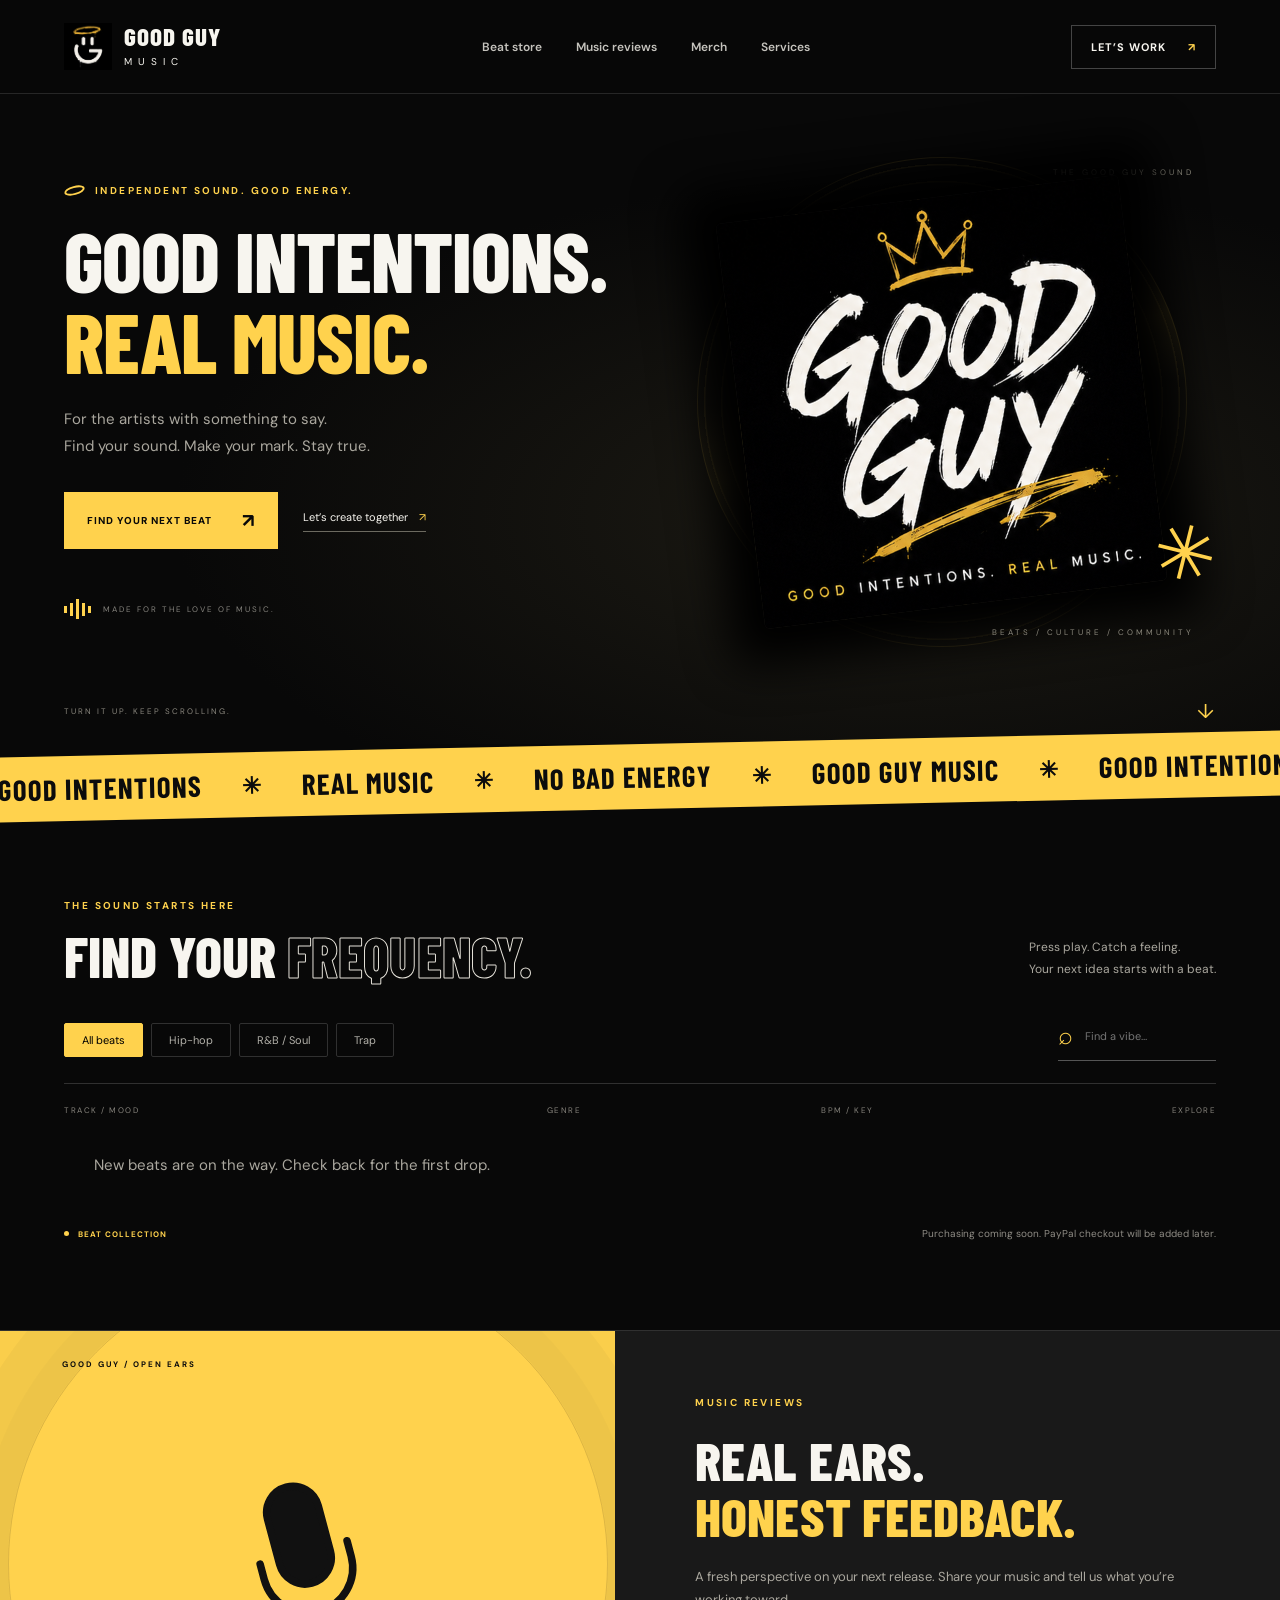
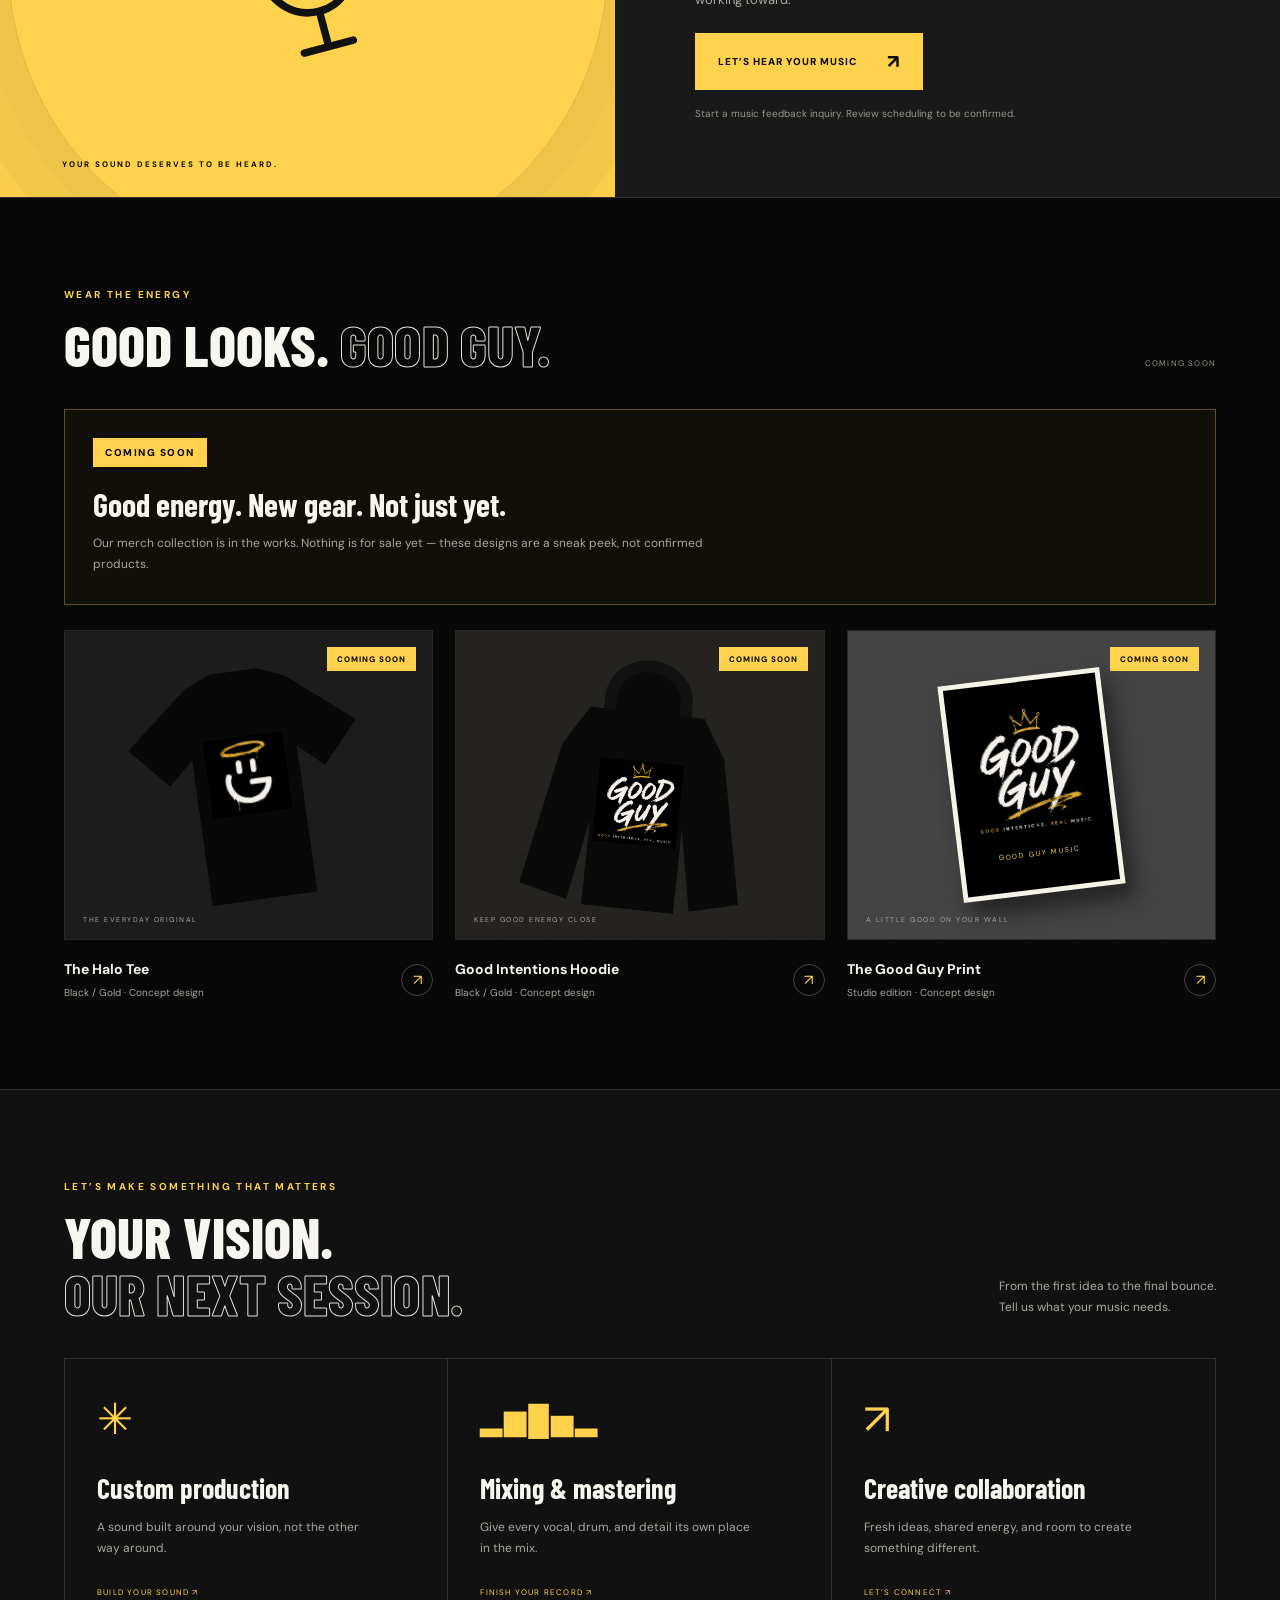
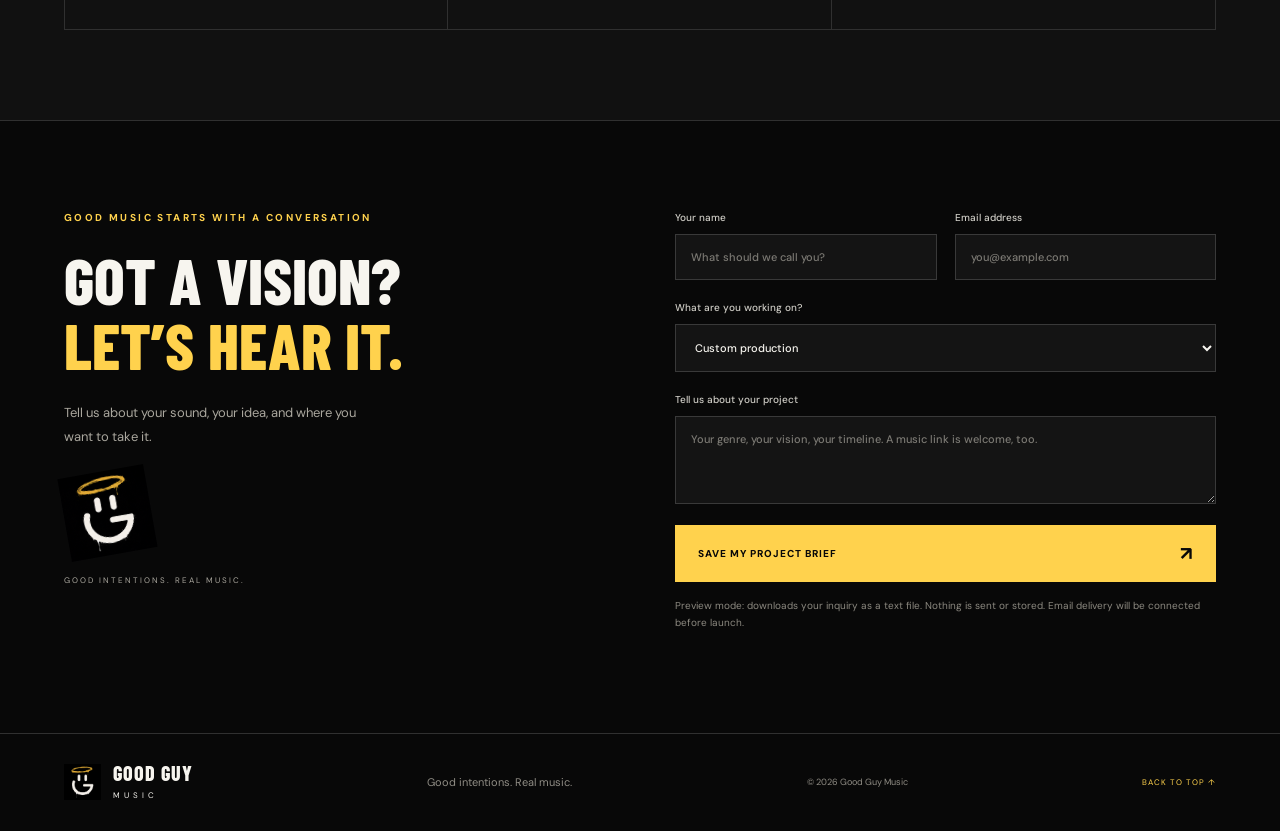
==== index.html @ 6d7efd35 "Add files via upload" ====
<!doctype html>
<html lang="en">
<head>
  <meta charset="utf-8">
  <meta name="viewport" content="width=device-width, initial-scale=1">
  <meta name="theme-color" content="#FFD24D">
  <meta name="description" content="Good Guy Music. Good intentions. Real music. Explore beats, music feedback, merch, and creative services.">
  <title>Good Guy Music — Good intentions. Real music.</title>
  <link rel="icon" href="[data-uri]">
  <link rel="preconnect" href="https://fonts.googleapis.com">
  <link rel="preconnect" href="https://fonts.gstatic.com" crossorigin>
  <link href="https://fonts.googleapis.com/css2?family=Barlow+Condensed:wght@600;700;800;900&family=DM+Sans:wght@400;500;600;700&display=swap" rel="stylesheet">
  <style id="site-css">:root{--gold:#ffd24d;--gray:#444444;--black:#080808;--surface:#141414;--white:#f7f5ef;--muted:#aaa79e;--line:#303030;--display:'Barlow Condensed','Arial Narrow',Impact,sans-serif;--body:'DM Sans',Arial,sans-serif}*{box-sizing:border-box}html{scroll-behavior:smooth;scroll-padding-top:100px}body{margin:0;background:var(--black);color:var(--white);font-family:var(--body);font-size:15px}button,input,textarea,select{font:inherit}a{color:inherit;text-decoration:none}button,a,input,select,textarea{-webkit-tap-highlight-color:transparent}button{cursor:pointer}button:focus-visible,a:focus-visible,input:focus-visible,select:focus-visible,textarea:focus-visible{outline:2px solid var(--gold);outline-offset:5px}::selection{background:var(--gold);color:var(--black)}.skip{position:fixed;top:-100px;z-index:100;background:var(--gold);color:#000;padding:14px}.skip:focus{top:0}.header{height:94px;padding:0 5%;display:flex;align-items:center;justify-content:space-between;border-bottom:1px solid #262626;background:#080808f5;position:sticky;top:0;z-index:20}.brand{display:flex;gap:12px;align-items:center;font-family:var(--display);font-size:25px;font-weight:800;letter-spacing:1px;line-height:.95}.brand img{width:48px;height:48px;object-fit:contain}.brand-sub{display:block;font:10px var(--body);letter-spacing:6px;margin-top:7px}.header nav{display:flex;gap:34px}.header nav a{font-size:12px;font-weight:600;color:#c5c3bd;transition:color .2s}.header nav a:hover{color:var(--gold)}.header-cta{font-size:11px;letter-spacing:1px;font-weight:700;border:1px solid var(--gray);padding:14px 19px}.header-cta span{color:var(--gold);padding-left:18px}.menu-toggle{display:none}.hero{min-height:650px;position:relative;display:grid;grid-template-columns:1.1fr 1fr;align-items:center;padding:45px 5% 80px;overflow:hidden;background:radial-gradient(ellipse at 70% 65%,#1d1b14 0%,#080808 57%)}.eyebrow{font-size:10px;letter-spacing:2.4px;font-weight:700;color:var(--gold);display:flex;align-items:center;gap:10px;margin:0 0 23px}.tiny-halo{display:inline-block;width:21px;height:9px;border:2px solid var(--gold);border-radius:50%;transform:rotate(-15deg)}h1,h2,h3,p{margin-top:0}h1{font-family:var(--display);font-size:clamp(58px,6.5vw,108px);line-height:.97;letter-spacing:-1px;font-weight:800;margin:0 0 25px}h1 span{color:var(--gold)}.hero-copy{position:relative;z-index:2}.hero-copy>p{color:var(--muted);line-height:1.8;font-size:15px}.hero-actions{display:flex;align-items:center;gap:25px;margin-top:32px}.button{display:inline-flex;align-items:center;justify-content:space-between;gap:30px;font-size:10px;font-weight:800;letter-spacing:1px;padding:19px 23px;border:0;transition:background .2s,transform .2s}.button:hover{transform:translateY(-3px);background:#ffe086}.gold{background:var(--gold);color:#080808}.button span{font-size:19px;line-height:1}.text-link{font-size:11px;border-bottom:1px solid #6c6a60;padding-bottom:7px}.text-link span{margin-left:8px;color:var(--gold)}.hero-note{display:flex;align-items:center;gap:12px;font-size:8px;letter-spacing:2px;color:#85837d;margin-top:50px}.sound-bars{display:flex;gap:3px;height:20px;align-items:center}.sound-bars i{width:3px;background:var(--gold);height:7px}.sound-bars i:nth-child(2),.sound-bars i:nth-child(4){height:13px}.sound-bars i:nth-child(3){height:20px}.hero-art{position:relative;min-height:470px;display:flex;align-items:center;justify-content:center}.record-rings{width:490px;height:490px;border-radius:50%;position:absolute;background:repeating-radial-gradient(circle,transparent 0 15px,#ffd24d10 16px 17px);border:1px solid #ffd24d22}.primary-logo{width:min(82%,405px);position:relative;transform:rotate(-7deg);box-shadow:0 0 45px 35px #000;border-radius:5px}.art-caption,.art-bottom{position:absolute;color:#8b887c;font-size:8px;letter-spacing:3px}.art-caption{top:0;right:4%}.art-bottom{bottom:0;right:4%}.corner-star{position:absolute;font-size:75px;color:var(--gold);right:0;bottom:35px;transform:rotate(14deg)}.scroll-cue{position:absolute;left:5%;right:5%;bottom:20px;display:flex;align-items:center;justify-content:space-between;font-size:8px;letter-spacing:2px;color:#8b887f}.scroll-cue span:last-child{font-size:20px;color:var(--gold)}.ticker{background:var(--gold);color:#0c0c0c;overflow:hidden;transform:rotate(-1.2deg);margin:0 -2px;padding:15px 0}.ticker>div{display:flex;align-items:center;gap:40px;white-space:nowrap;font-family:var(--display);font-size:29px;font-weight:700;letter-spacing:1px;width:max-content;animation:marquee 35s linear infinite}.ticker span{font-size:23px}@keyframes marquee{to{transform:translateX(-40%)}}.section{padding:90px 5%;scroll-margin-top:0}.section-heading{display:flex;align-items:flex-end;justify-content:space-between;gap:35px;margin-bottom:35px}.section-heading .eyebrow{margin-bottom:15px}h2{font-family:var(--display);font-size:clamp(40px,4.4vw,66px);font-weight:800;line-height:1.02;letter-spacing:.1px;margin:0}.outline{color:transparent;-webkit-text-stroke:1px #e5e2d9}.section-heading>p{font-size:12px;line-height:1.8;color:var(--muted);margin-bottom:4px}.store-toolbar{display:flex;justify-content:space-between;align-items:center;border-bottom:1px solid var(--line);padding-bottom:22px;gap:20px}.filters{display:flex;gap:8px}.filters button{border:1px solid var(--line);background:transparent;color:#b3b1aa;padding:9px 17px;font-size:11px;border-radius:2px}.filters button.active{background:var(--gold);border-color:var(--gold);color:#000}.search{display:flex;align-items:center;border-bottom:1px solid #555;padding-bottom:8px;gap:10px}.search span{font-size:25px;color:var(--gold)}.search input{border:0;background:transparent;color:var(--white);font-size:11px;max-width:170px;outline-offset:8px}.track-head,.track{display:grid;grid-template-columns:minmax(260px,1.8fr) 1fr 1fr 120px;gap:15px;align-items:center}.track-head{font-size:8px;letter-spacing:1.5px;color:#87847d;padding:21px 0 10px}.track-head span:last-child{text-align:right}.track{padding:16px 0;border-bottom:1px solid var(--line)}.track-main{display:flex;align-items:center;gap:16px}.cover{width:56px;height:56px;position:relative;overflow:hidden;display:grid;place-items:center;background:var(--gold);color:#000;flex-shrink:0}.cover img{width:42px;height:42px}.cover.c1{background:repeating-radial-gradient(circle at 70% 65%,#181818 0 6px,#ffd24d 7px 8px)}.cover.c2{background:#444;transform:none}.cover.c3{background:#ffd24d}.cover.c3 img{transform:rotate(-15deg)}.cover.c4{background:repeating-linear-gradient(45deg,#444 0 5px,#191919 5px 10px)}.cover .play-btn{position:absolute;inset:0;border:0;background:#0004;color:white;font-size:18px;opacity:0;transition:opacity .2s}.cover:hover .play-btn,.play-btn:focus-visible,.track.playing .play-btn{opacity:1;background:#0008}.track h3{font-size:14px;margin:0 0 6px;font-weight:600}.track-mood{font-size:9px;color:#8e8b83}.genre{font-size:10px;color:#bdbbb4}.track-meta{font-size:10px;color:#bdbbb4}.track-meta span{color:#686760;margin:0 10px}.track-action{border:1px solid var(--gray);background:transparent;color:var(--white);padding:10px;font-size:9px;text-align:center}.track-action:hover{color:var(--gold);border-color:var(--gold)}.store-note{display:flex;gap:9px;align-items:center;color:var(--gold);font-size:8px;letter-spacing:1px;margin-top:22px}.store-note>span:last-child{letter-spacing:0;color:#8f8c85;font-size:10px;margin-left:auto}.demo-dot{width:5px;height:5px;background:var(--gold);border-radius:50%}#empty{padding:30px;color:var(--muted)}.review-section{display:grid;grid-template-columns:1fr 1.08fr;background:#191919;border-block:1px solid var(--line)}.review-art{background:var(--gold);color:#0c0c0c;min-height:420px;position:relative;display:flex;flex-direction:column;justify-content:space-between;padding:28px 10%;overflow:hidden}.label{font-size:8px;letter-spacing:2px;font-weight:700;position:relative;z-index:1}.mic-icon{position:absolute;inset:50px 0 40px;display:grid;place-items:center;z-index:1;transform:rotate(-15deg)}.mic-icon svg{width:150px;fill:#111;stroke:#111;stroke-width:8;stroke-linecap:round}.mic-icon svg path{fill:none}.review-wave{position:absolute;width:600px;height:600px;border:1px solid #08080824;border-radius:50%;left:calc(50% - 300px);top:calc(50% - 300px);box-shadow:0 0 0 30px #08080805,0 0 0 65px #08080808,0 0 0 100px #08080805}.review-copy{padding:65px 12%}.review-copy h2{font-size:54px}.review-copy h2 span{color:var(--gold)}.review-copy>p:not(.eyebrow):not(.small-note){color:var(--muted);font-size:13px;line-height:1.8;margin:22px 0}.small-note{color:#99958b;font-size:10px;line-height:1.7;margin-top:15px}.review-copy .small-note{max-width:320px}.collection-tag{color:#99958b;font-size:8px;letter-spacing:1.2px;padding-bottom:6px}.merch-grid{display:grid;grid-template-columns:repeat(3,1fr);gap:22px}.merch-card{background:none;border:0;color:inherit;padding:0;text-align:left}.product-stage{height:310px;background:#1c1c1c;position:relative;display:flex;align-items:center;justify-content:center;overflow:hidden;border:1px solid #282828}.product-stage:before{content:'';position:absolute;inset:0;background:repeating-linear-gradient(0deg,transparent 0 44px,#ffffff03 44px 45px),repeating-linear-gradient(90deg,transparent 0 44px,#ffffff03 44px 45px)}.product-stage.second{background:#24231f}.product-stage.third{background:#444444}.shirt{width:230px;height:230px;background:#080808;clip-path:polygon(28% 5%,40% 0,60% 0,72% 5%,100% 28%,84% 46%,73% 36%,73% 100%,27% 100%,27% 36%,16% 46%,0 28%);position:relative;display:grid;place-items:center;filter:drop-shadow(0 20px 15px #000);transform:rotate(-8deg);transition:transform .3s}.shirt img{width:80px;margin-top:-20px}.hoodie{width:220px;height:250px;position:relative;transform:rotate(6deg);transition:transform .3s}.hood{width:88px;height:85px;border-radius:48% 48% 20% 20%;position:absolute;left:66px;top:0;background:#0a0a0a;border:12px solid #111}.hood-body{position:absolute;inset:52px 0 0;background:#0a0a0a;clip-path:polygon(24% 0,76% 0,87% 20%,100% 92%,78% 98%,71% 57%,71% 100%,29% 100%,29% 57%,22% 98%,0 92%,13% 20%);display:flex;justify-content:center;align-items:center}.hood-body img{width:84px;margin-top:-16px}.poster{width:163px;height:218px;background:black;padding:12px;box-shadow:8px 15px 20px #0007;transform:rotate(-7deg);transition:transform .3s;border:5px solid #f5f2e6}.poster img{width:100%;margin-top:12px}.poster>span{font-size:7px;letter-spacing:1.6px;color:var(--gold);display:block;text-align:center;margin-top:9px}.merch-card:hover .shirt,.merch-card:hover .hoodie,.merch-card:hover .poster{transform:rotate(0deg) scale(1.05)}.product-tag{position:absolute;bottom:15px;left:18px;font-size:7px;letter-spacing:1.5px;color:#aaa79e}.product-info{display:flex;justify-content:space-between;align-items:center;padding-top:20px}.product-info h3{font-size:14px;margin-bottom:8px}.product-info p{font-size:10px;color:var(--muted);margin:0}.round-arrow{border:1px solid #444;width:32px;height:32px;display:grid;place-items:center;color:var(--gold);border-radius:50%}.services{background:#111;border-block:1px solid var(--line)}.service-grid{display:grid;grid-template-columns:repeat(3,1fr);border:1px solid var(--line)}.service-grid>a{padding:32px;border-right:1px solid var(--line);transition:background .2s}.service-grid>a:last-child{border-right:0}.service-grid>a:hover{background:#222}.service-symbol{font-size:43px;color:var(--gold);height:58px;display:block}.equalizer{font-size:29px;letter-spacing:2px;padding-top:10px}.service-grid h3{font-family:var(--display);font-size:28px;margin:22px 0 12px}.service-grid p{font-size:12px;line-height:1.8;color:var(--muted);max-width:280px;min-height:44px}.service-link{display:block;font-size:8px;letter-spacing:1.2px;margin-top:26px;color:var(--gold)}.contact{display:grid;grid-template-columns:1fr 1fr;gap:70px}.contact-copy h2{font-size:64px}.contact-copy h2 span{color:var(--gold)}.contact-copy>p:not(.eyebrow):not(.contact-tag){color:var(--muted);line-height:1.8;font-size:13px;max-width:310px;margin-top:24px}.contact-copy>img{width:87px;margin-top:10px;transform:rotate(-10deg)}.contact-tag{font-size:8px;letter-spacing:2px;color:#aaa79e;margin-top:14px}.form-row{display:grid;grid-template-columns:1fr 1fr;gap:18px}form label{display:block;font-size:10px;font-weight:500;color:#cfcdc6;margin-bottom:21px}form input,form select,form textarea{display:block;width:100%;background:#141414;border:1px solid #393939;color:var(--white);padding:15px;font-size:11px;border-radius:0;margin-top:10px}form input::placeholder,form textarea::placeholder{color:#7b7973}form textarea{resize:vertical}form .button{width:100%}form .small-note{margin-top:15px;color:#8c8980}#form-status{color:var(--gold);font-size:12px}footer{display:flex;align-items:center;justify-content:space-between;gap:30px;padding:30px 5%;border-top:1px solid var(--line);color:#908d85}footer .brand{color:var(--white);font-size:20px}footer .brand img{width:37px;height:37px}footer .brand-sub{font-size:8px;letter-spacing:4px}footer>p{font-size:11px;margin:0}footer>span{font-size:9px}footer>a:last-child{font-size:8px;letter-spacing:1px;color:var(--gold)}.player{position:fixed;bottom:16px;left:5%;right:5%;background:var(--gold);color:#080808;display:flex;align-items:center;gap:20px;padding:14px 18px;z-index:30;box-shadow:0 10px 50px #0009}.player[hidden]{display:none}.player button{background:none;border:1px solid #08080840;width:36px;height:36px;font-size:20px}.player strong{display:block;font-size:12px}.player div>span{font-size:7px;letter-spacing:1px}.progress{height:3px;flex:1;background:#08080830}.progress>div{height:100%;background:#080808;width:0}.player>span{font-size:10px;white-space:nowrap}.player button:last-child{border:0;font-size:25px}dialog{background:#151515;color:var(--white);border:1px solid #555;padding:45px;max-width:500px;width:90%}dialog::backdrop{background:#000b;backdrop-filter:blur(5px)}dialog h2{font-size:42px;margin-bottom:20px}dialog>p:not(.eyebrow){font-size:13px;line-height:1.8;color:var(--muted);margin-bottom:25px}.dialog-close{position:absolute;right:12px;top:10px;border:0;background:none;color:var(--white);font-size:25px}
@media(min-width:1600px){.hero,.section,.header,footer{padding-left:max(5%,calc((100vw - 1440px)/2));padding-right:max(5%,calc((100vw - 1440px)/2))}.hero{min-height:760px}.hero-art{min-height:550px}.primary-logo{width:450px}}
@media(max-width:1000px){.header nav{gap:20px}.hero{grid-template-columns:1.12fr 1fr;min-height:570px}.hero-art{min-height:360px}.record-rings{height:365px;width:365px}h1{font-size:67px}.hero-actions{gap:18px;align-items:flex-start;flex-direction:column}.hero-note{margin-top:30px}.section{padding-block:65px}.review-copy{padding:50px 9%}.review-copy h2{font-size:45px}.review-art{min-height:390px}.product-stage{height:260px}.shirt{width:190px;height:200px}.hoodie{transform:rotate(6deg) scale(.86)}.section-heading h2{font-size:45px}.contact{gap:40px}.contact-copy h2{font-size:54px}.service-grid>a{padding:24px}.track-head,.track{grid-template-columns:minmax(240px,1.6fr) .8fr .8fr 105px}.store-note{flex-wrap:wrap}.store-note>span:last-child{width:100%;margin-left:14px;line-height:1.6}.brand{font-size:23px}.header-cta{padding:12px}}
@media(max-width:700px){.header{height:76px;padding-inline:6%}.brand{font-size:21px}.brand img{width:40px;height:40px}.header-cta{display:none}.menu-toggle{display:flex;flex-direction:column;gap:6px;border:0;background:none;padding:10px}.menu-toggle span{width:25px;height:2px;background:var(--gold)}.header nav{position:absolute;top:75px;left:0;right:0;padding:25px 6%;background:#151515;display:none;flex-direction:column;border-bottom:1px solid #444}.header nav.open{display:flex}.header nav a{font-size:15px;padding:7px 0}.hero{padding:43px 6% 60px;display:flex;flex-direction:column;align-items:stretch;gap:24px;min-height:0}.hero .eyebrow{font-size:8px;letter-spacing:1.7px;margin-bottom:20px}h1{font-size:clamp(56px,12.3vw,83px)}.hero-copy>p{font-size:13px}.hero-actions{flex-direction:row;align-items:center;gap:20px}.hero-actions .button{font-size:8px;padding:17px 15px;gap:15px}.text-link{font-size:9px}.hero-note{display:none}.hero-art{min-height:315px;align-self:center;width:100%;max-width:420px}.primary-logo{width:260px}.record-rings{height:310px;width:310px}.art-caption{top:0;right:0;font-size:7px}.art-bottom{bottom:0;right:0;font-size:7px}.corner-star{font-size:54px;bottom:30px;right:8px}.scroll-cue{left:6%;right:6%;bottom:15px;font-size:7px}.ticker{padding:10px 0}.ticker>div{font-size:23px;gap:25px}.section{padding:55px 6%}.section-heading{flex-direction:column;align-items:flex-start;gap:18px;margin-bottom:26px}.section-heading h2{font-size:44px}.eyebrow{font-size:8px;letter-spacing:1.6px}.section-heading>p{font-size:11px}.store-toolbar{flex-direction:column;align-items:stretch;gap:20px}.filters{gap:6px;flex-wrap:wrap}.filters button{padding:9px 13px;font-size:10px}.search{width:100%}.search input{max-width:none;width:100%}.track-head{display:none}.track{grid-template-columns:1fr auto;gap:10px;position:relative;padding:18px 0}.track-main{gap:12px}.cover{width:50px;height:50px}.cover .play-btn{opacity:1;background:#0004}.track h3{font-size:13px}.track-mood{font-size:9px}.genre{display:none}.track-meta{grid-column:1;margin-left:62px;margin-top:-13px;font-size:8px}.track-action{grid-column:2;grid-row:1 / 3;font-size:8px;padding:10px 9px}.track-mood{margin-bottom:7px}.review-section{grid-template-columns:1fr}.review-art{min-height:260px;padding:23px 6%}.mic-icon svg{width:110px}.review-copy{padding:42px 6%}.review-copy h2{font-size:47px}.merch-grid{grid-template-columns:1fr;gap:30px}.product-stage{height:320px}.shirt{width:230px;height:240px}.hoodie{transform:rotate(6deg)}.poster{width:180px;height:240px}.poster>span{margin-top:15px}.collection-tag{font-size:7px}.service-grid{grid-template-columns:1fr}.service-grid>a{padding:28px;border-right:0;border-bottom:1px solid var(--line)}.service-grid>a:last-child{border-bottom:0}.service-grid p{max-width:100%;min-height:0}.service-symbol{float:right;font-size:38px}.service-grid h3{margin-top:5px}.service-link{margin-top:20px}.contact{grid-template-columns:1fr;gap:25px}.contact-copy>img,.contact-tag{display:none}.contact-copy h2{font-size:51px}.form-row{grid-template-columns:1fr;gap:0}footer{padding:28px 6%;display:grid;grid-template-columns:1fr 1fr;gap:24px}footer>p{font-size:10px;text-align:right}footer>a:last-child{text-align:right}.player{gap:10px;left:3%;right:3%;padding:12px}.player strong{font-size:10px}.player>span{font-size:8px}.player .progress{display:none}.player>div:nth-child(2){flex:1}dialog{padding:40px 25px}}
body{overflow-x:clip}
.publish-panel,.payment-pending{border:1px solid #ffd24d55;background:#ffd24d08;padding:22px;margin-block:24px}.publish-panel p,.payment-pending p{font-size:12px;color:var(--muted);line-height:1.8}.payment-pending strong{color:var(--gold);font-size:13px}.publish-panel .button{width:100%;font-size:9px}#publish-status{color:var(--gold)}
.studio-page .owner{border-top:0}.studio-mode{font-size:9px;letter-spacing:1.4px;color:var(--gold)}.studio-page .brand-sub{letter-spacing:2px}.launch-grid{display:grid;grid-template-columns:repeat(3,1fr);gap:22px;margin-top:25px}.launch-grid article{background:#161616;border:1px solid #333;padding:25px}.launch-grid h3{font-family:var(--display);font-size:28px}.launch-grid p{font-size:12px;line-height:1.8;color:var(--muted)}.studio-page .owner-library{align-self:start;background:#111;border:1px solid #333;padding:28px;position:sticky;top:115px}@media(max-width:800px){.studio-mode{font-size:7px;max-width:120px;line-height:1.8;text-align:right}.launch-grid{grid-template-columns:1fr}.studio-page .owner-library{position:static;padding:20px}.studio-page .header{padding-inline:6%}.studio-page .brand{font-size:20px}.studio-page .brand-sub{font-size:8px}}
[hidden]{display:none!important}.owner-entry{background:none;border:1px solid #444;color:var(--gold);padding:10px 14px;font-size:9px;letter-spacing:1px}.merch-announcement{border:1px solid #ffd24d55;background:#ffd24d08;padding:28px;margin-bottom:25px;position:relative}.coming-badge{display:inline-block;padding:8px 12px;background:var(--gold);color:#080808;font-size:10px;letter-spacing:1.5px;font-weight:800;margin-bottom:18px}.merch-announcement h3{font-family:var(--display);font-size:32px;margin-bottom:10px}.merch-announcement p{color:var(--muted);font-size:12px;line-height:1.8;margin-bottom:0;max-width:650px}.product-stage:after{content:'COMING SOON';position:absolute;top:16px;right:16px;background:var(--gold);color:#080808;padding:7px 10px;font-weight:800;font-size:8px;letter-spacing:1px}.owner{background:#171717;border-top:1px solid #444}.owner-notice{padding:20px 24px;border-left:3px solid var(--gold);background:#ffd24d09;margin-bottom:32px}.owner-notice strong{font-size:13px;color:var(--gold)}.owner-notice p{font-size:12px;line-height:1.8;color:var(--muted);margin:10px 0 0}.owner-layout{display:grid;grid-template-columns:1.1fr 1fr;gap:50px}.owner-layout h3{font-family:var(--display);font-size:30px}.owner-layout .field-help{display:block;font-size:10px;line-height:1.8;font-weight:400;color:#aaa79e;margin-top:8px}.optional{color:var(--muted);font-weight:400}.owner input[type=file]{padding:14px 10px}.owner input[type=file]::file-selector-button{padding:9px 12px;background:#444;color:white;border:0;margin-right:10px;font:inherit}.owner-form-actions{display:flex;gap:12px}.owner-form-actions .button{flex:1;width:auto;font-size:9px;justify-content:center}.owner-beat{display:flex;align-items:center;gap:12px;justify-content:space-between;padding:20px 0;border-bottom:1px solid #444}.owner-beat strong,.owner-beat span,.owner-beat small{display:block}.owner-beat strong{font-size:14px}.owner-beat span{font-size:11px;color:var(--gold);margin-top:8px}.owner-beat small{font-size:10px;color:var(--muted);margin-top:7px}.owner-beat-actions{display:flex;gap:8px}.backup-actions{display:flex;gap:12px;margin-top:25px}.import-label{cursor:pointer;display:inline-flex;align-items:center;margin:0}.import-label input{position:absolute;width:1px;height:1px;opacity:0;padding:0}.import-label:focus-within{outline:2px solid var(--gold);outline-offset:4px}.library-empty{padding:25px;border:1px dashed #444;color:var(--muted);font-size:12px;line-height:1.8}.owner [role=status]{color:var(--gold);font-size:12px;line-height:1.8}.owner button:disabled{opacity:.5;cursor:wait}#dialog-description{white-space:pre-line}
@media(max-width:800px){.owner-layout{grid-template-columns:1fr;gap:35px}.owner-beat{flex-wrap:wrap}.owner .section-heading h2{font-size:43px}}
.record-rings{animation:vinyl-spin 24s linear infinite;background:repeating-radial-gradient(circle,transparent 0 15px,#ffd24d18 16px 17px),conic-gradient(from 20deg,transparent 0deg 35deg,#ffd24d1c 48deg,transparent 65deg 210deg,#ffd24d12 230deg,transparent 250deg 360deg)}.record-rings:after{content:'';position:absolute;top:9%;left:50%;width:5px;height:5px;border-radius:50%;background:var(--gold);box-shadow:0 0 10px #ffd24d60;opacity:.7}@keyframes vinyl-spin{from{transform:rotate(0deg)}to{transform:rotate(360deg)}}
@media(prefers-reduced-motion:reduce){html{scroll-behavior:auto}.ticker>div,.record-rings{animation:none}*,*:before,*:after{transition:none!important}}
</style>
<script type="application/json" id="published-catalog">[]</script></head>
<body>
  <a class="skip" href="#main">Skip to content</a>
  <header class="header">
    <a class="brand" href="#" aria-label="Good Guy Music home"><img src="[data-uri]" alt=""><span>GOOD GUY<span class="brand-sub">MUSIC</span></span></a>
    <button class="menu-toggle" aria-expanded="false" aria-controls="navigation" aria-label="Open navigation"><span></span><span></span></button>
    <nav id="navigation" aria-label="Main navigation"><a href="#beats">Beat store</a><a href="#reviews">Music reviews</a><a href="#merch">Merch</a><a href="#services">Services</a></nav>
    <a class="header-cta" href="#contact">LET’S WORK <span aria-hidden="true">↗</span></a>
  </header>
  <main id="main">
    <section class="hero">
      <div class="hero-copy"><div class="eyebrow"><span class="tiny-halo"></span> INDEPENDENT SOUND. GOOD ENERGY.</div><h1>GOOD INTENTIONS.<br><span>REAL MUSIC.</span></h1><p>For the artists with something to say.<br>Find your sound. Make your mark. Stay true.</p><div class="hero-actions"><a class="button gold" href="#beats">FIND YOUR NEXT BEAT <span>↗</span></a><a class="text-link" href="#services">Let’s create together <span>↗</span></a></div><div class="hero-note"><span class="sound-bars"><i></i><i></i><i></i><i></i><i></i></span> MADE FOR THE LOVE OF MUSIC.</div></div>
      <div class="hero-art"><div class="record-rings"></div><span class="art-caption">THE GOOD GUY SOUND</span><img class="primary-logo" src="[data-uri]" alt="Good Guy — Good intentions. Real music."><span class="art-bottom">BEATS / CULTURE / COMMUNITY</span><span class="corner-star" aria-hidden="true">✳</span></div>
      <a class="scroll-cue" href="#beats"><span>TURN IT UP. KEEP SCROLLING.</span><span>↓</span></a>
    </section>
    <div class="ticker" aria-hidden="true"><div>GOOD INTENTIONS <span>✳</span> REAL MUSIC <span>✳</span> NO BAD ENERGY <span>✳</span> GOOD GUY MUSIC <span>✳</span> GOOD INTENTIONS <span>✳</span> REAL MUSIC <span>✳</span> NO BAD ENERGY <span>✳</span></div></div>
    <section id="beats" class="section beats">
      <div class="section-heading"><div><p class="eyebrow">THE SOUND STARTS HERE</p><h2>FIND YOUR <span class="outline">FREQUENCY.</span></h2></div><p>Press play. Catch a feeling.<br>Your next idea starts with a beat.</p></div>
      <div class="store-toolbar"><div class="filters" role="group" aria-label="Filter beats"><button class="active" data-filter="All" aria-pressed="true">All beats</button><button data-filter="Hip-hop" aria-pressed="false">Hip-hop</button><button data-filter="R&B" aria-pressed="false">R&B / Soul</button><button data-filter="Trap" aria-pressed="false">Trap</button></div><label class="search"><span aria-hidden="true">⌕</span><input id="search" type="search" placeholder="Find a vibe…" aria-label="Search beats"></label></div>
      <div class="track-head"><span>TRACK / MOOD</span><span>GENRE</span><span>BPM / KEY</span><span>EXPLORE</span></div>
      <div id="tracks"></div><p id="empty" hidden>No beats match that vibe. Try another search or filter.</p>
      <div class="store-note"><span class="demo-dot"></span> <strong id="collection-label">DEMO COLLECTION</strong> <span id="collection-note">Sample beats for the design preview. Add your own from Owner studio.</span></div>
    </section>
    <section id="reviews" class="review-section"><div class="review-art"><span class="label">GOOD GUY / OPEN EARS</span><div class="mic-icon" aria-hidden="true"><svg viewBox="0 0 160 200"><rect x="52" y="10" width="56" height="106" rx="28"/><path d="M32 82v17a48 48 0 0 0 96 0V82M80 147v37M53 186h54"/></svg></div><div class="review-wave" aria-hidden="true"></div><span class="label">YOUR SOUND DESERVES TO BE HEARD.</span></div><div class="review-copy"><p class="eyebrow">MUSIC REVIEWS</p><h2>REAL EARS.<br><span>HONEST FEEDBACK.</span></h2><p>A fresh perspective on your next release. Share your music and tell us what you’re working toward.</p><a class="button gold" href="#contact" data-service="Music feedback">LET’S HEAR YOUR MUSIC <span>↗</span></a><p class="small-note">Start a music feedback inquiry. Review scheduling to be confirmed.</p></div></section>
    <section id="merch" class="section merch"><div class="section-heading"><div><p class="eyebrow">WEAR THE ENERGY</p><h2>GOOD LOOKS. <span class="outline">GOOD GUY.</span></h2></div><span class="collection-tag">COMING SOON</span></div><div class="merch-announcement"><span class="coming-badge">COMING SOON</span><h3>Good energy. New gear. Not just yet.</h3><p>Our merch collection is in the works. Nothing is for sale yet — these designs are a sneak peek, not confirmed products.</p></div><div class="merch-grid">
      <button class="merch-card" data-merch="The Halo Tee"><div class="product-stage"><div class="shirt"><img src="[data-uri]" alt=""></div><span class="product-tag">THE EVERYDAY ORIGINAL</span></div><div class="product-info"><div><h3>The Halo Tee</h3><p>Black / Gold · Concept design</p></div><span class="round-arrow">↗</span></div></button>
      <button class="merch-card" data-merch="The Good Intentions Hoodie"><div class="product-stage second"><div class="hoodie"><div class="hood"></div><div class="hood-body"><img src="[data-uri]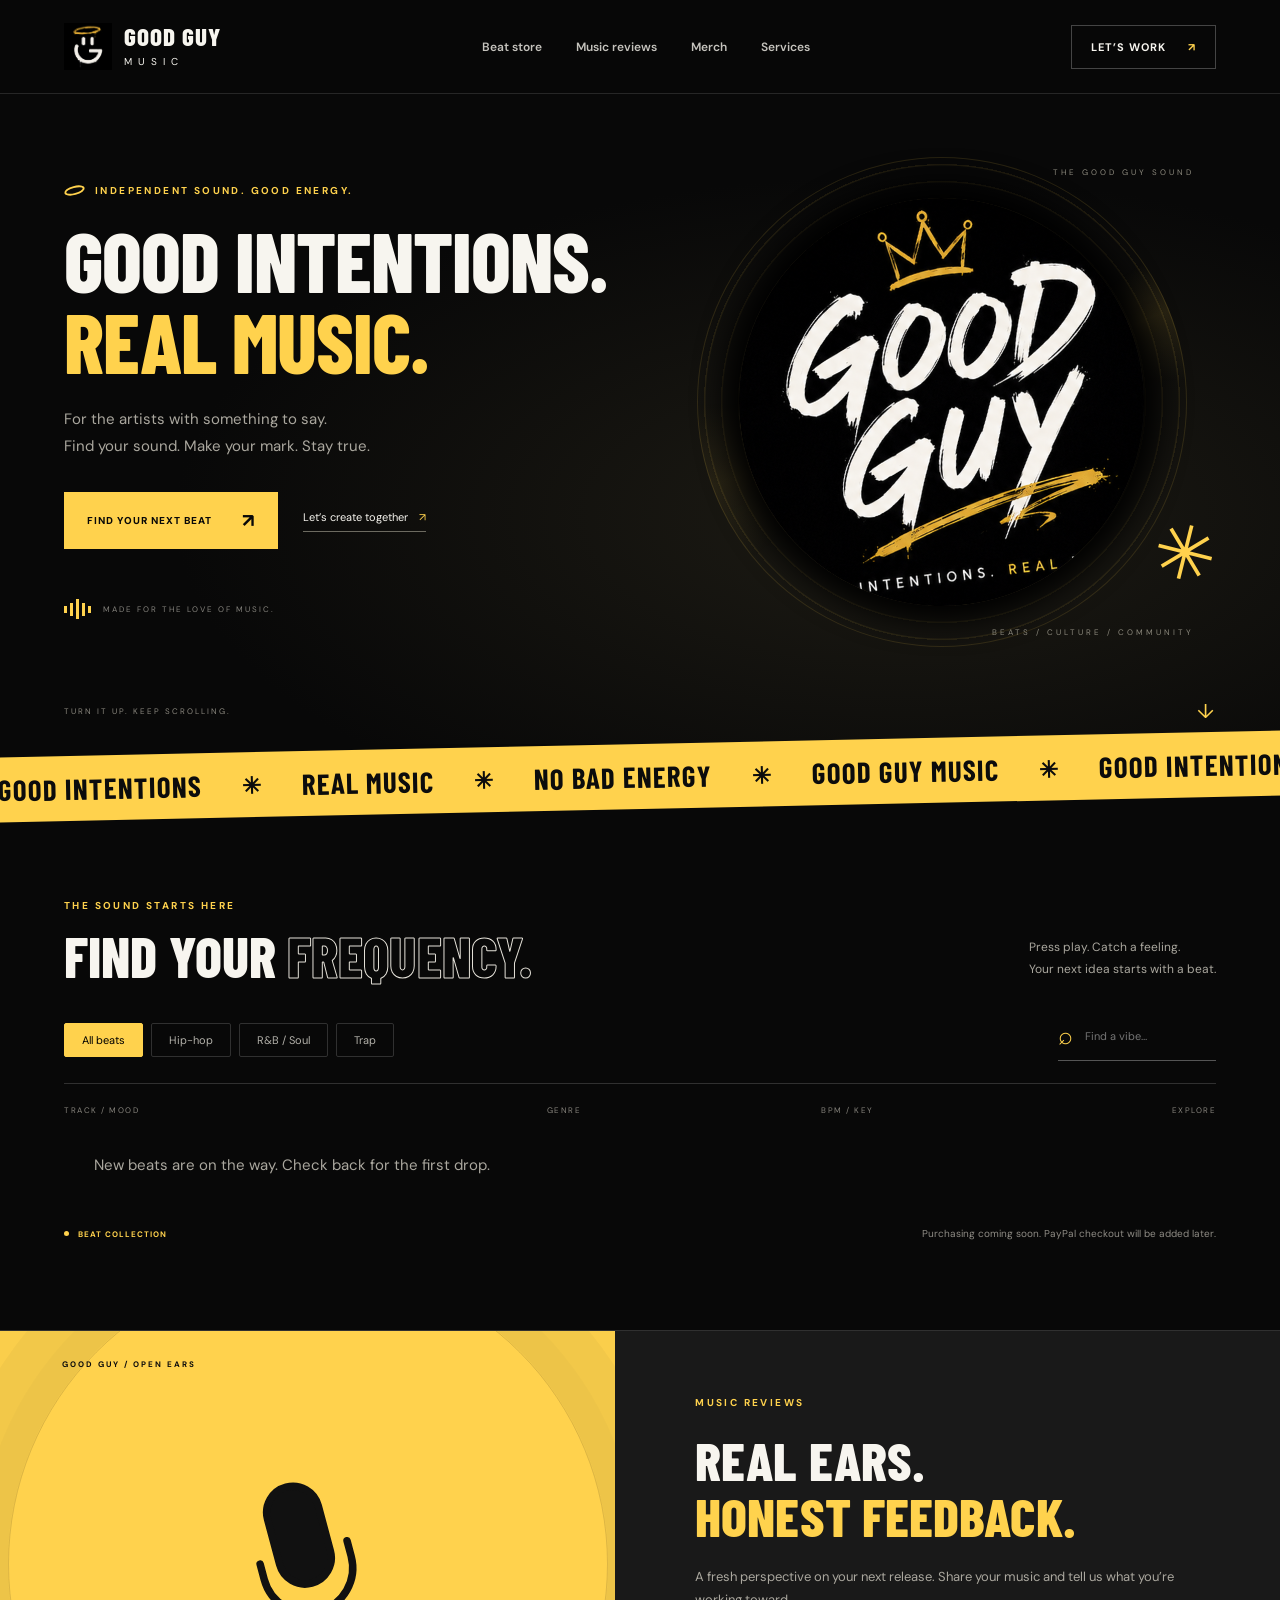
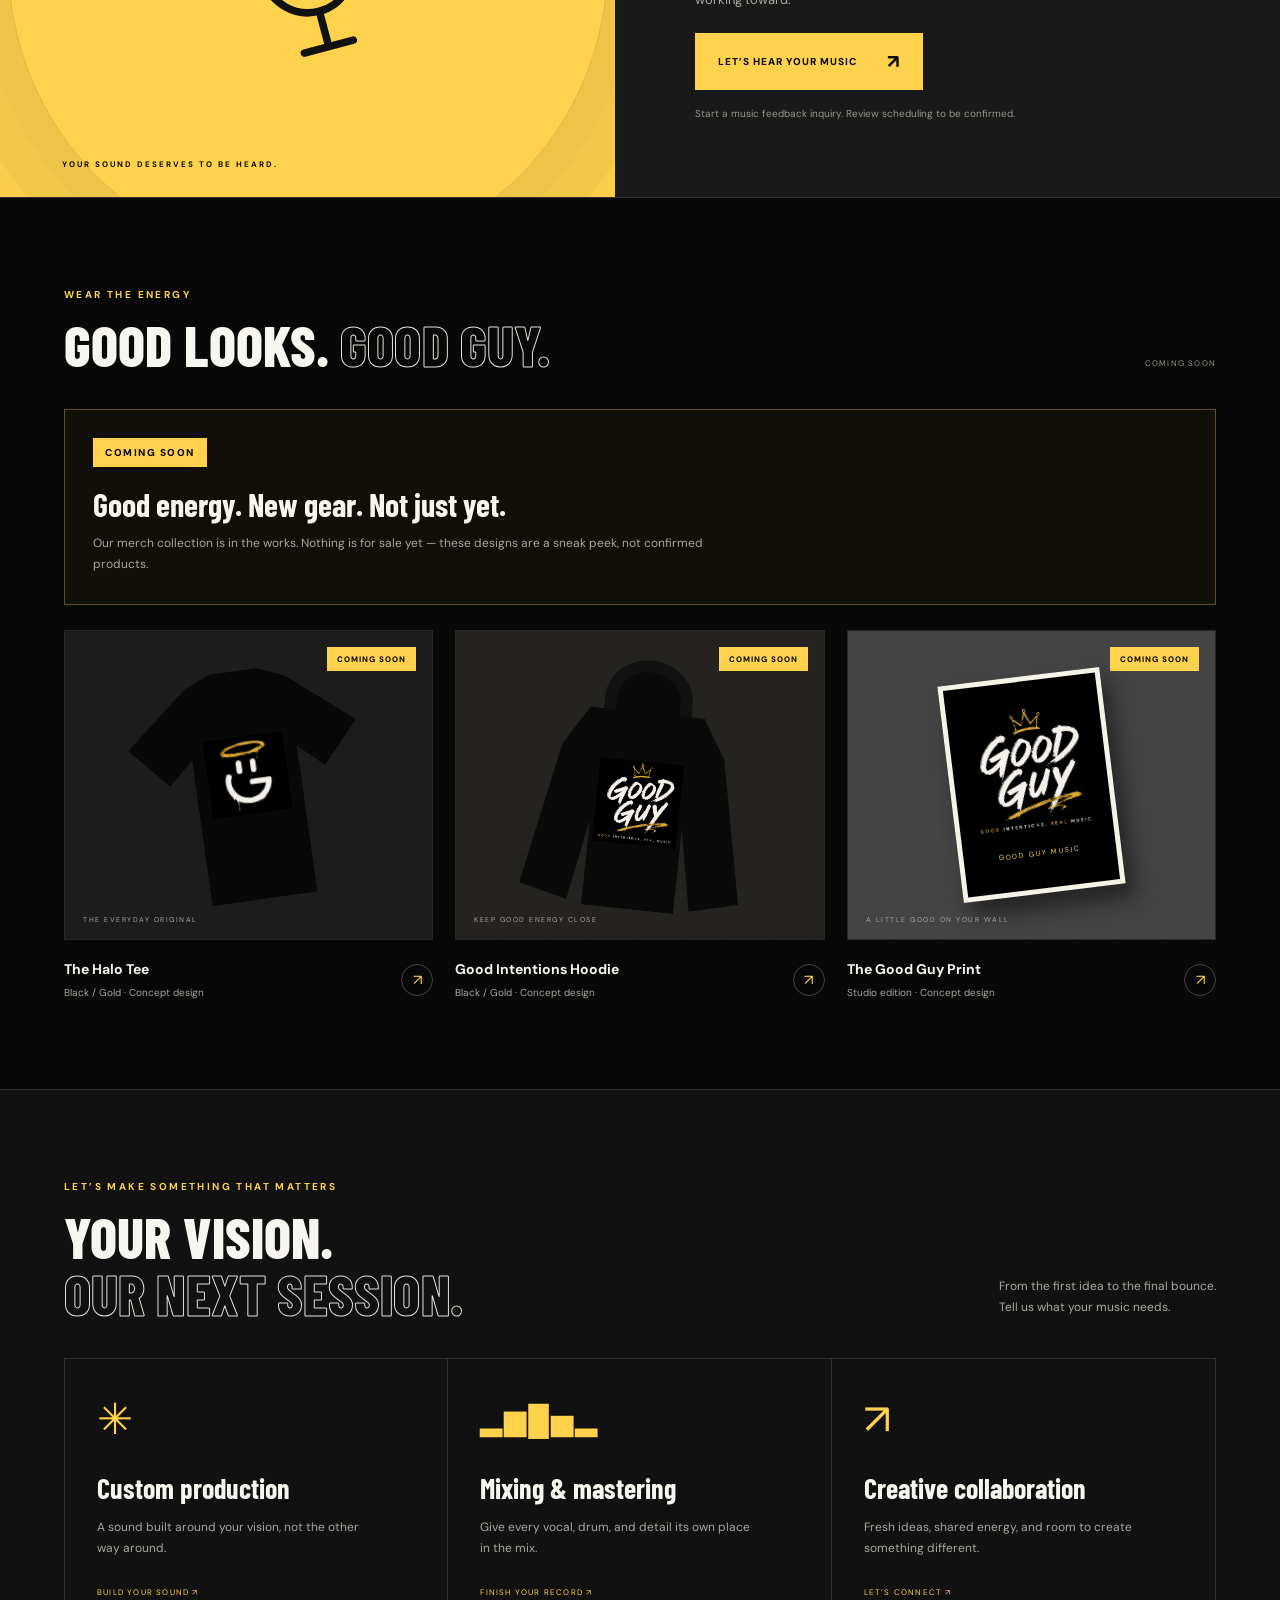
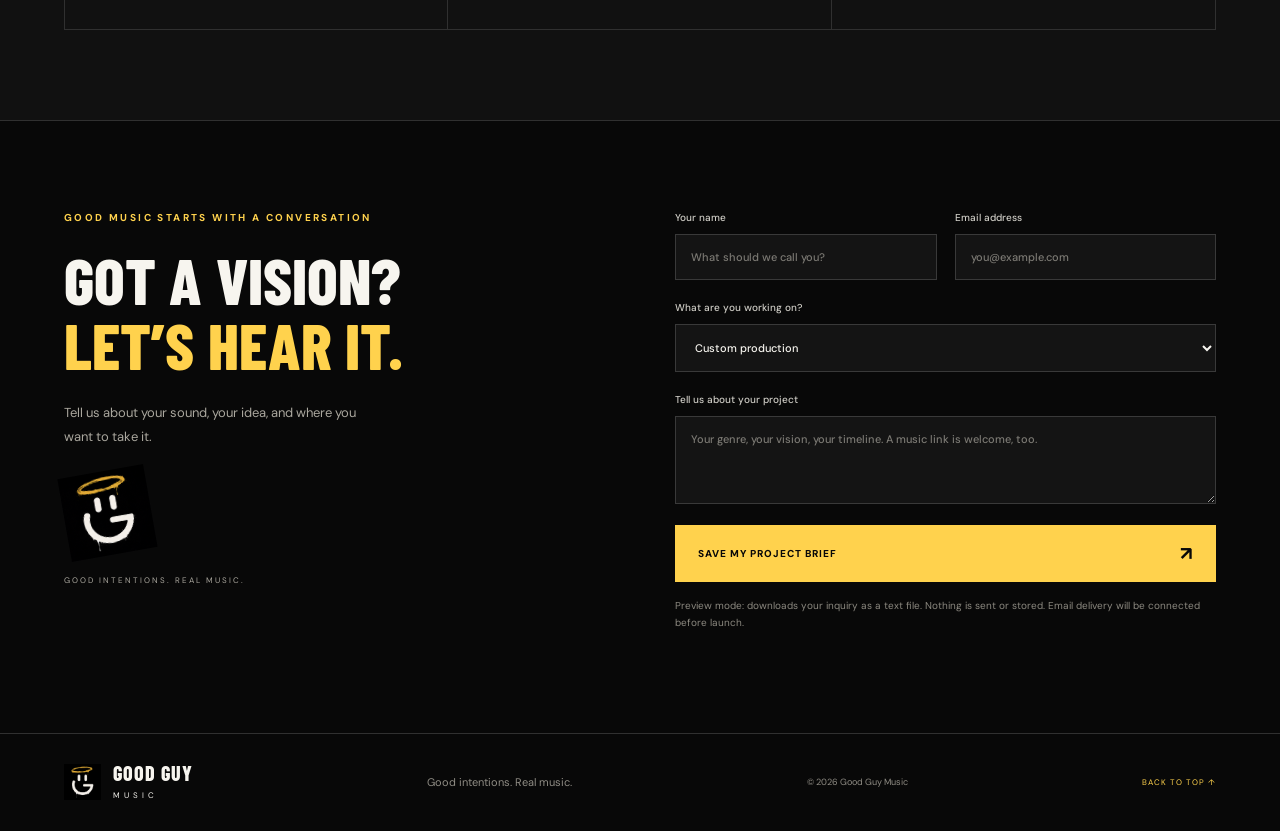
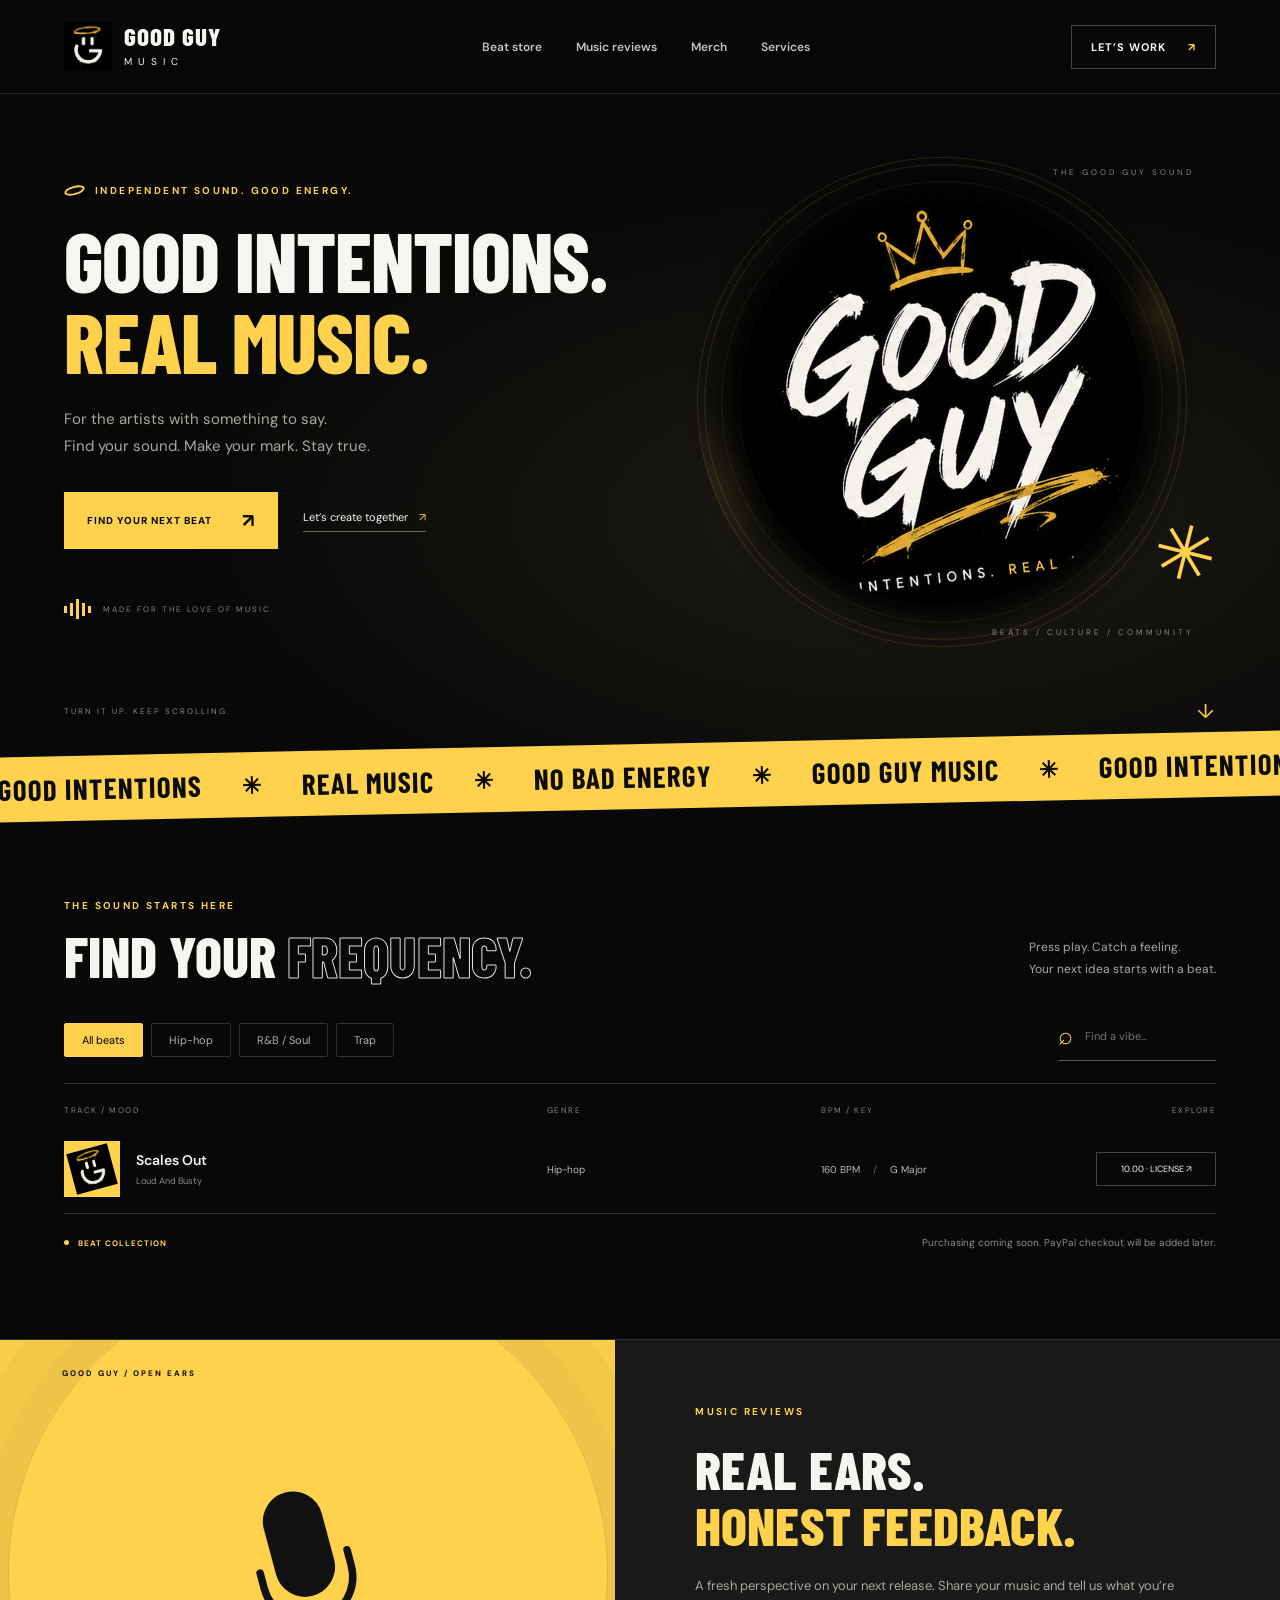
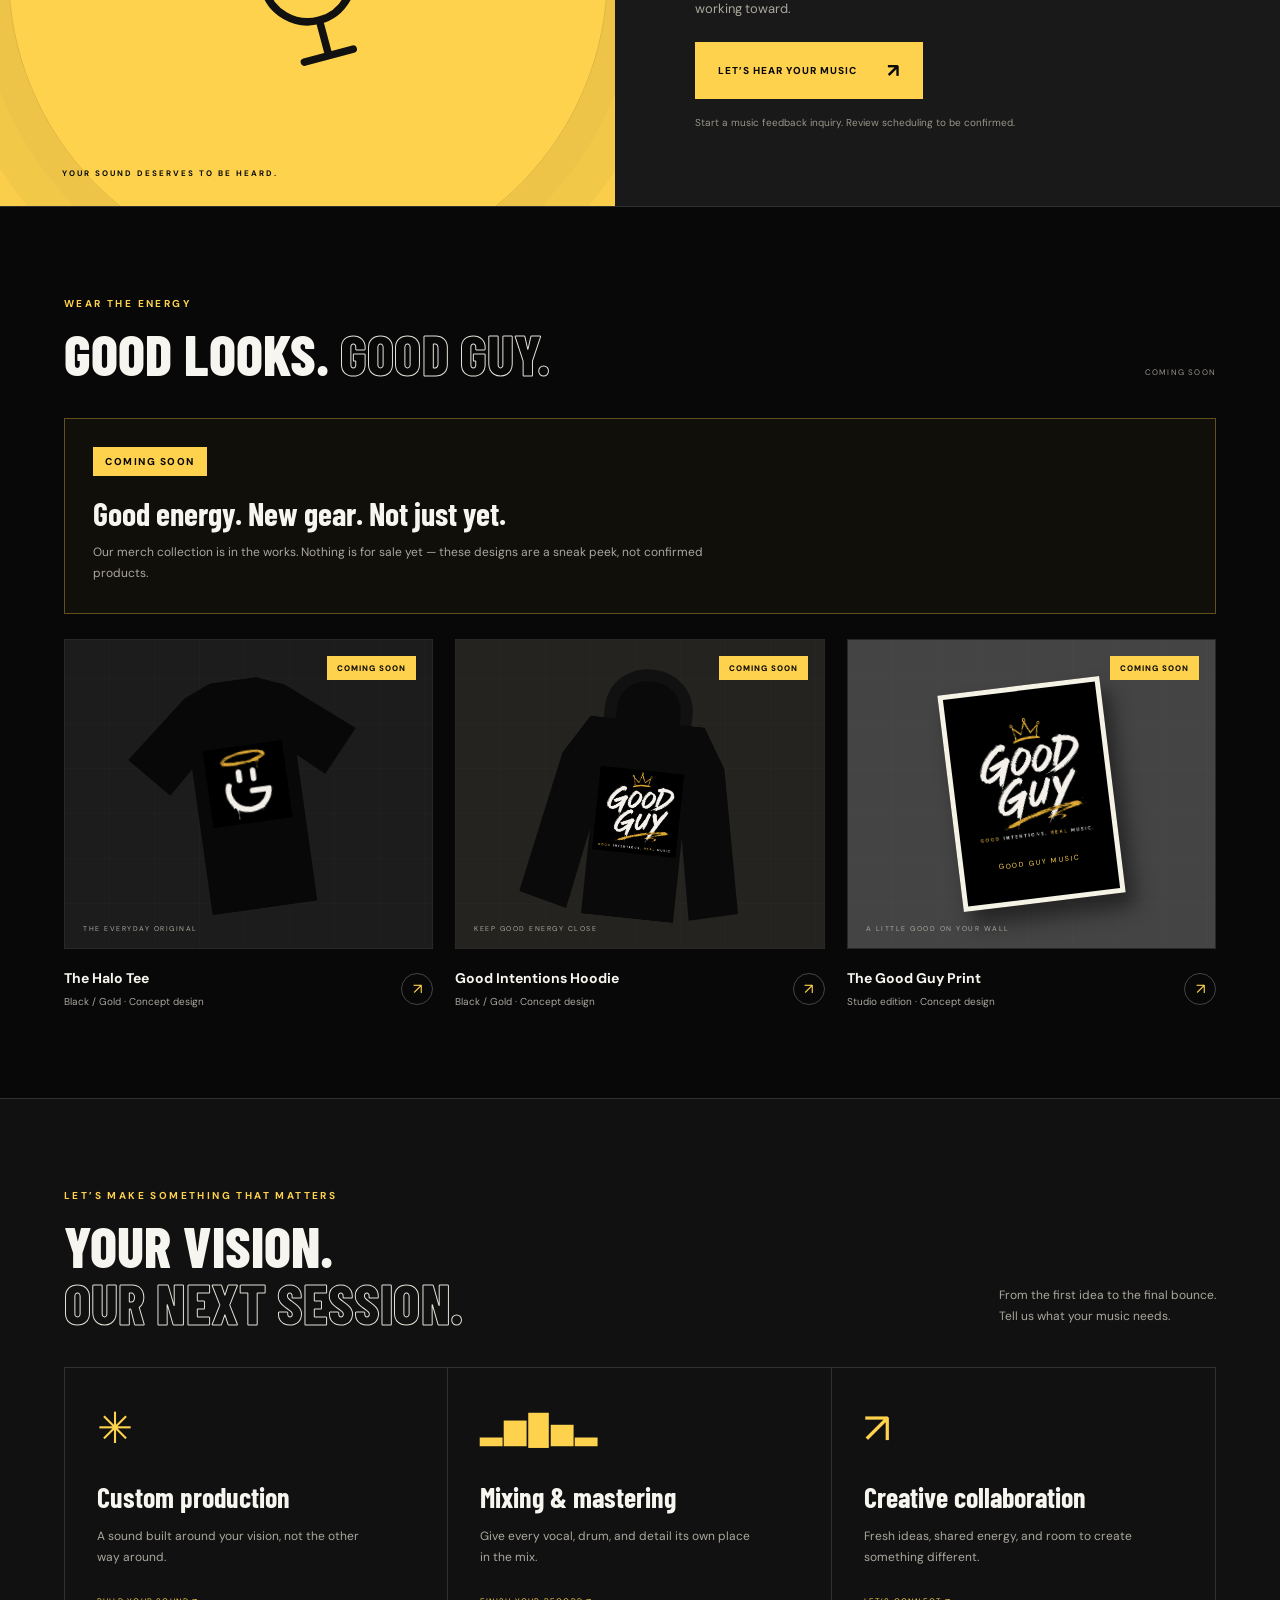
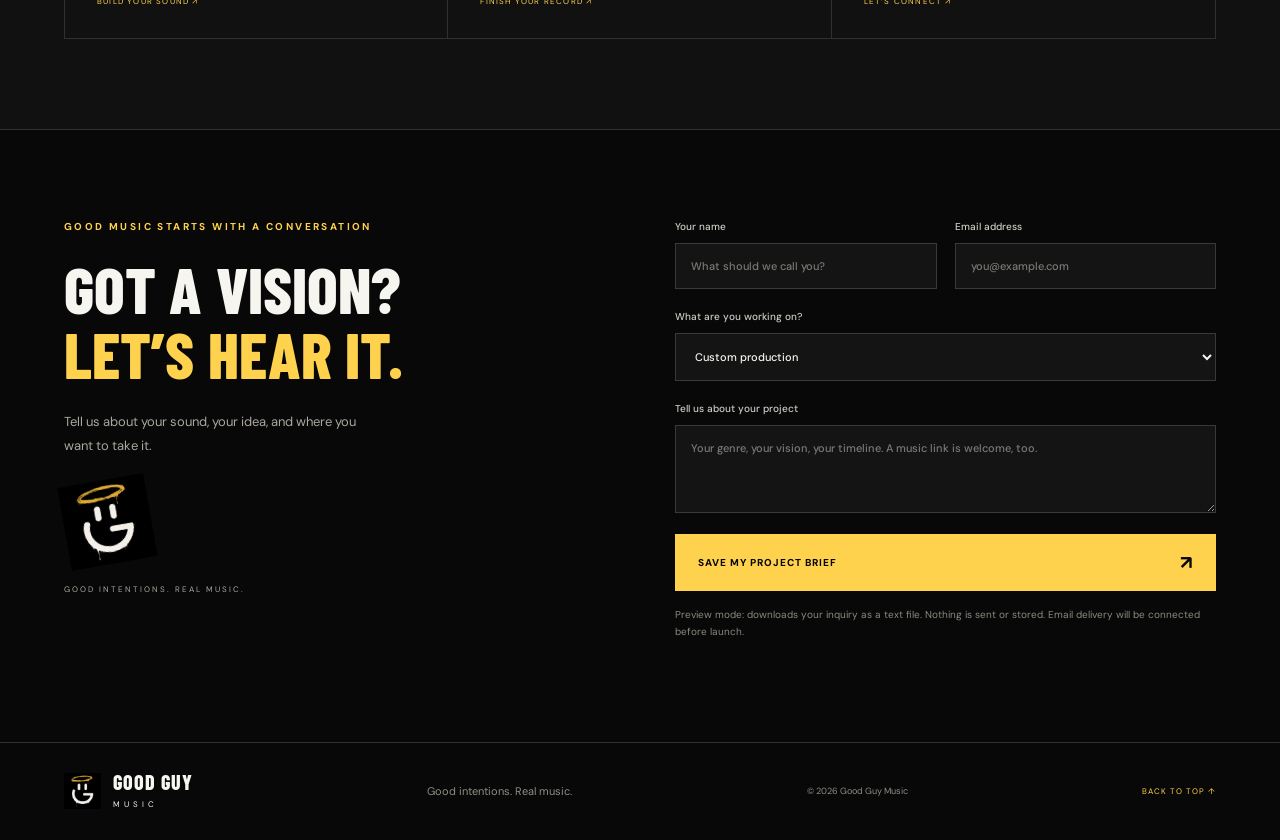
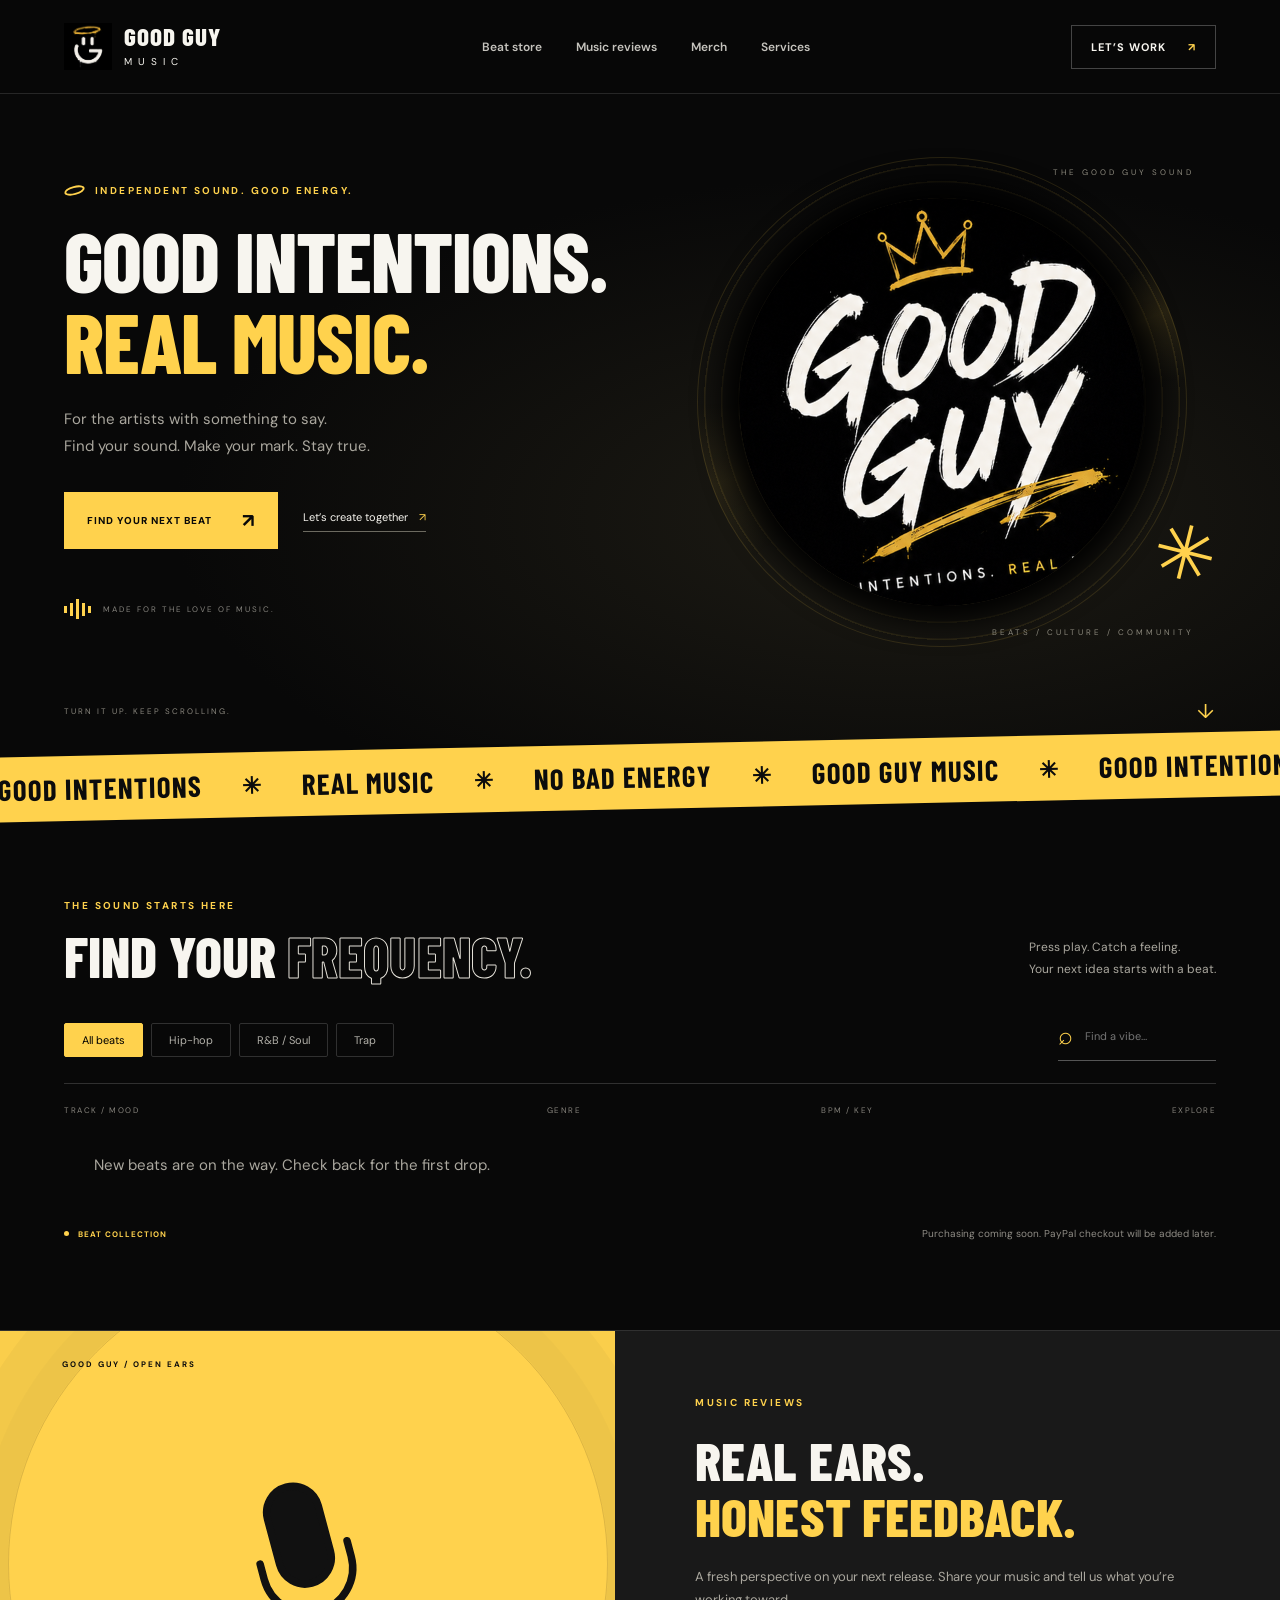
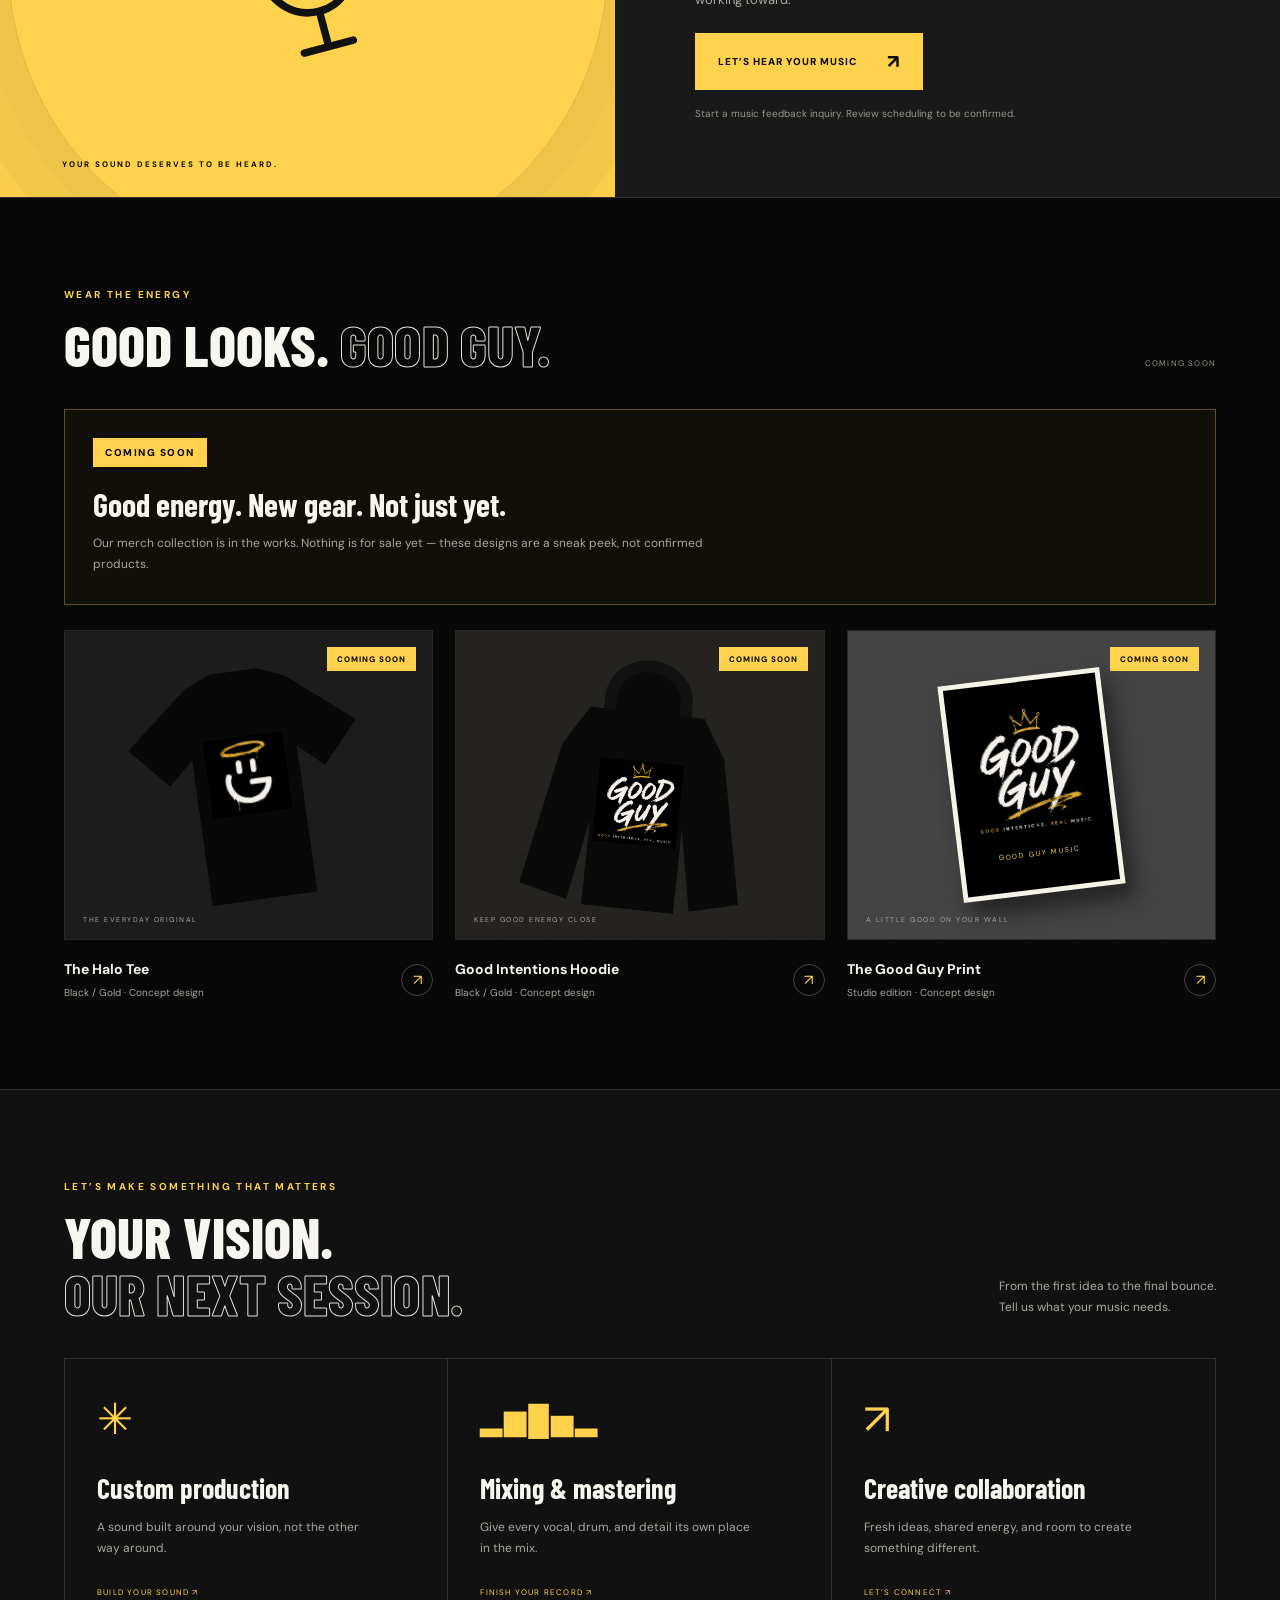
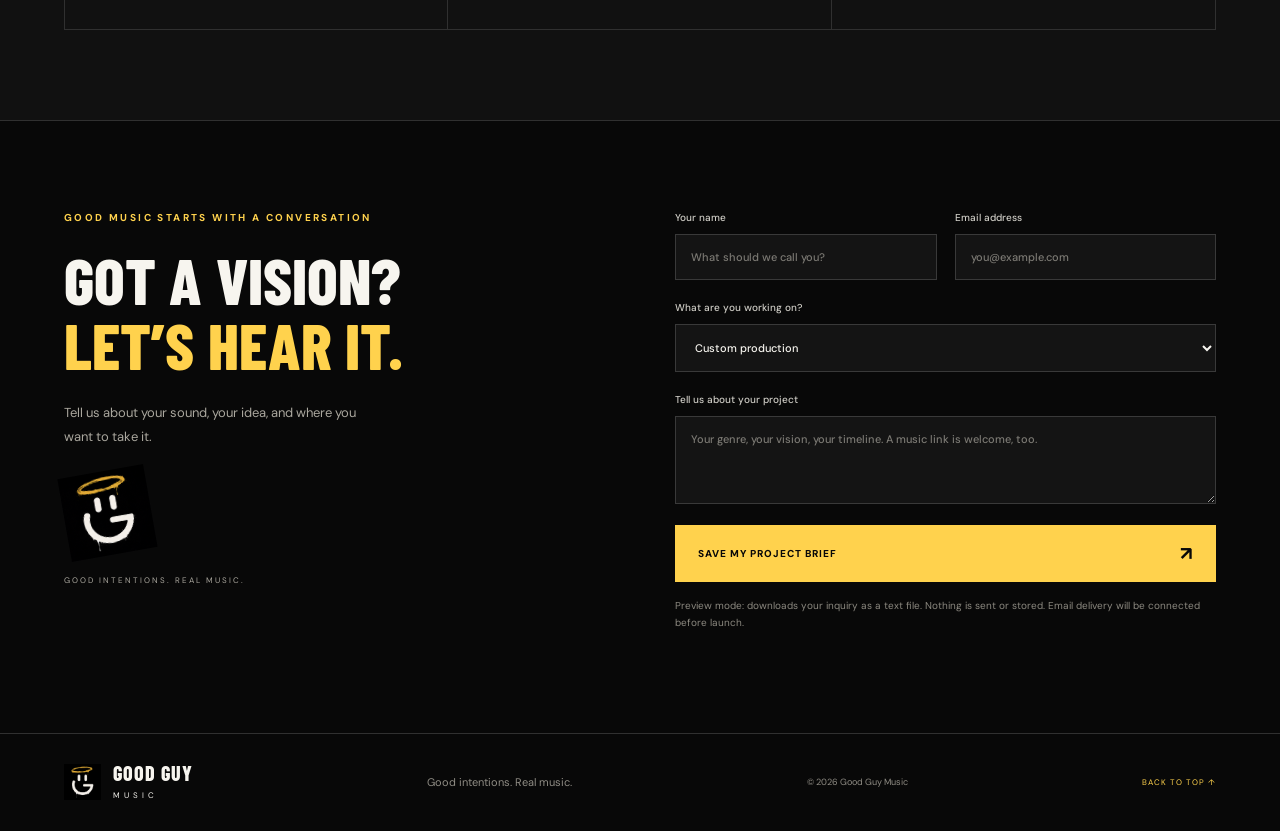
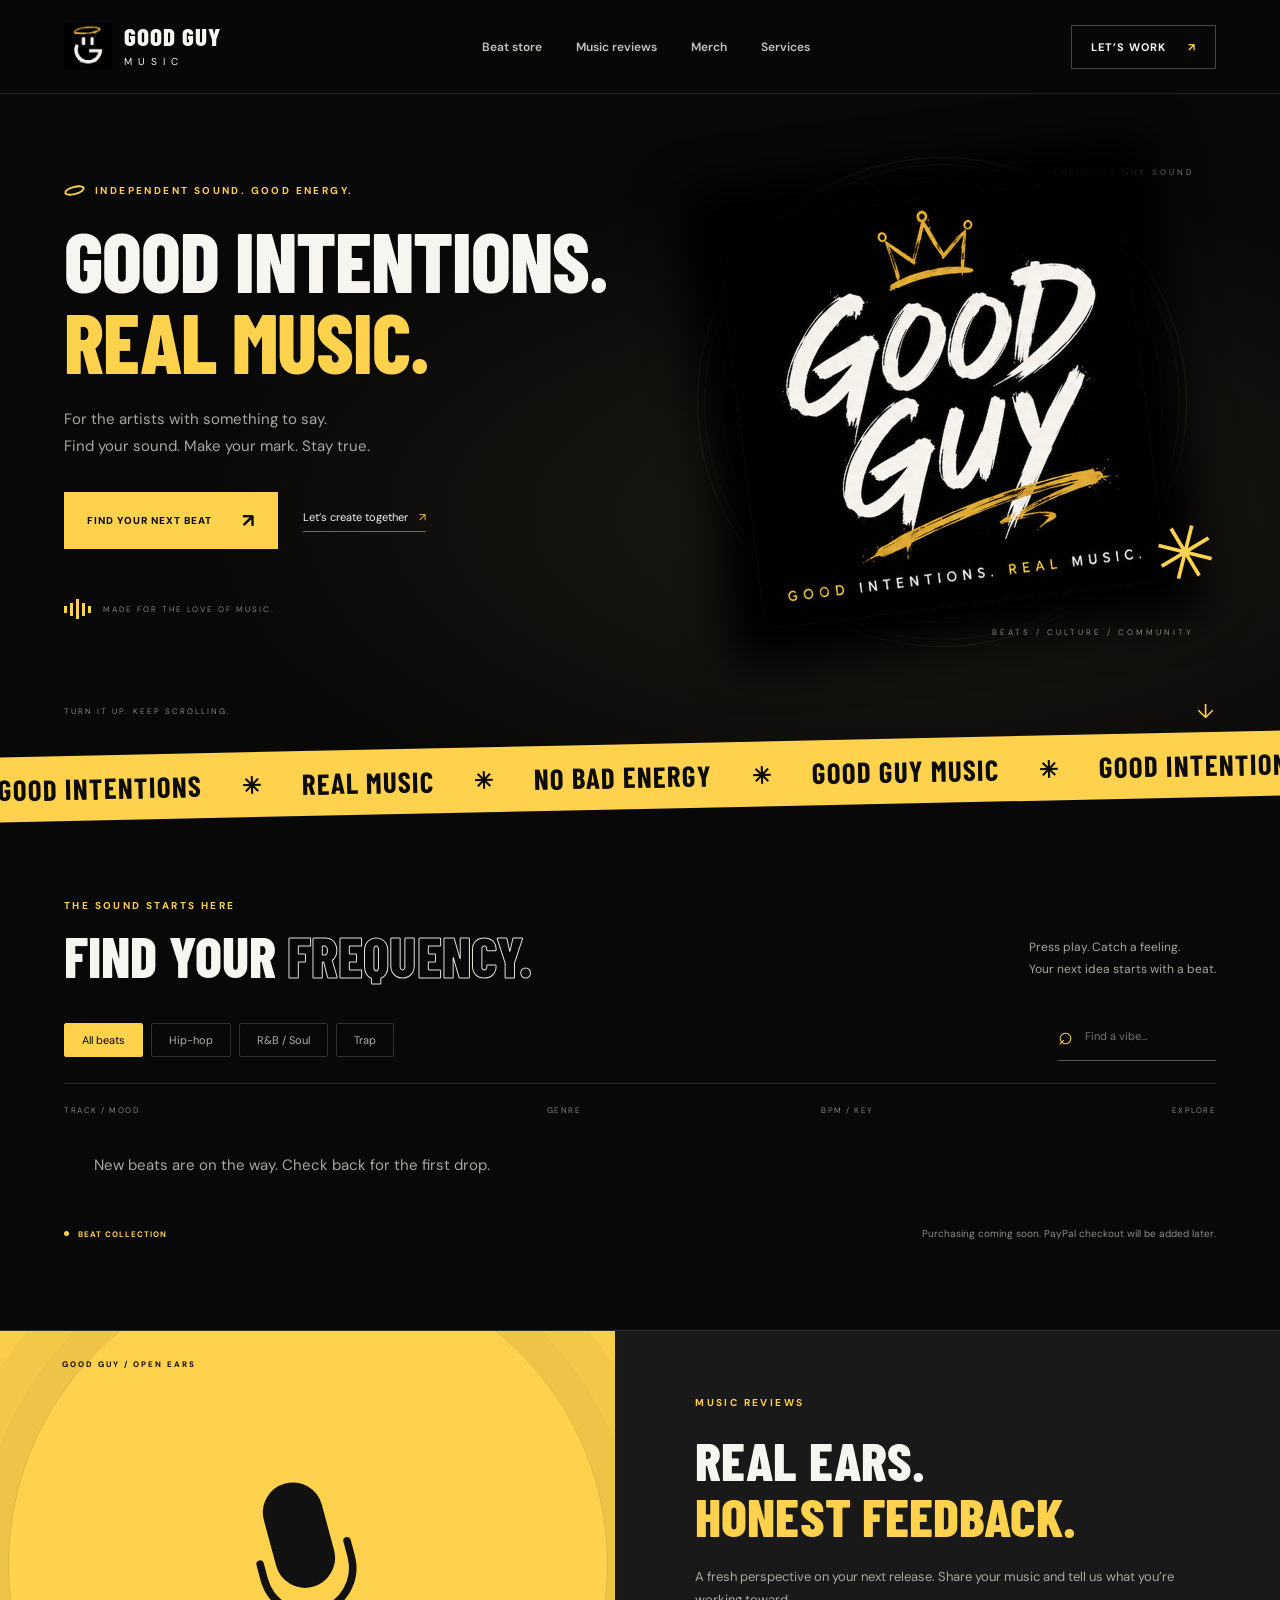
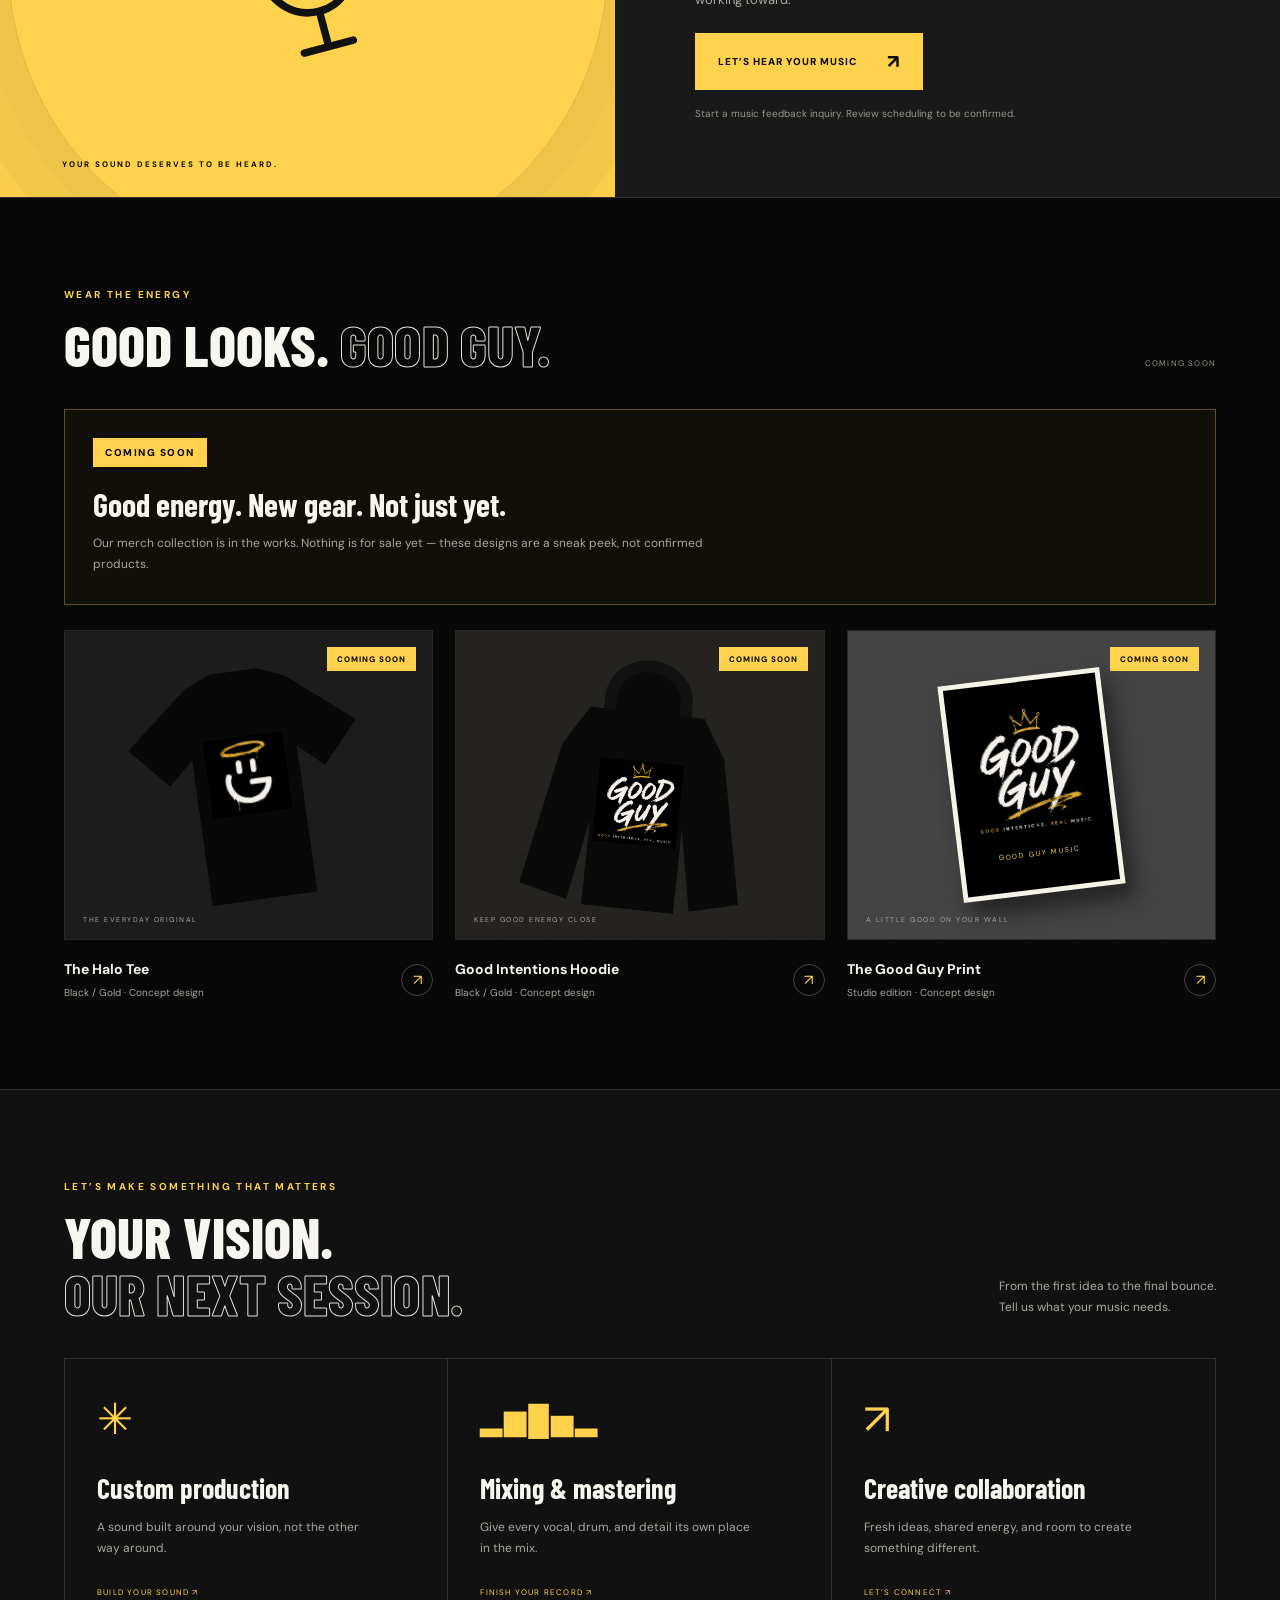
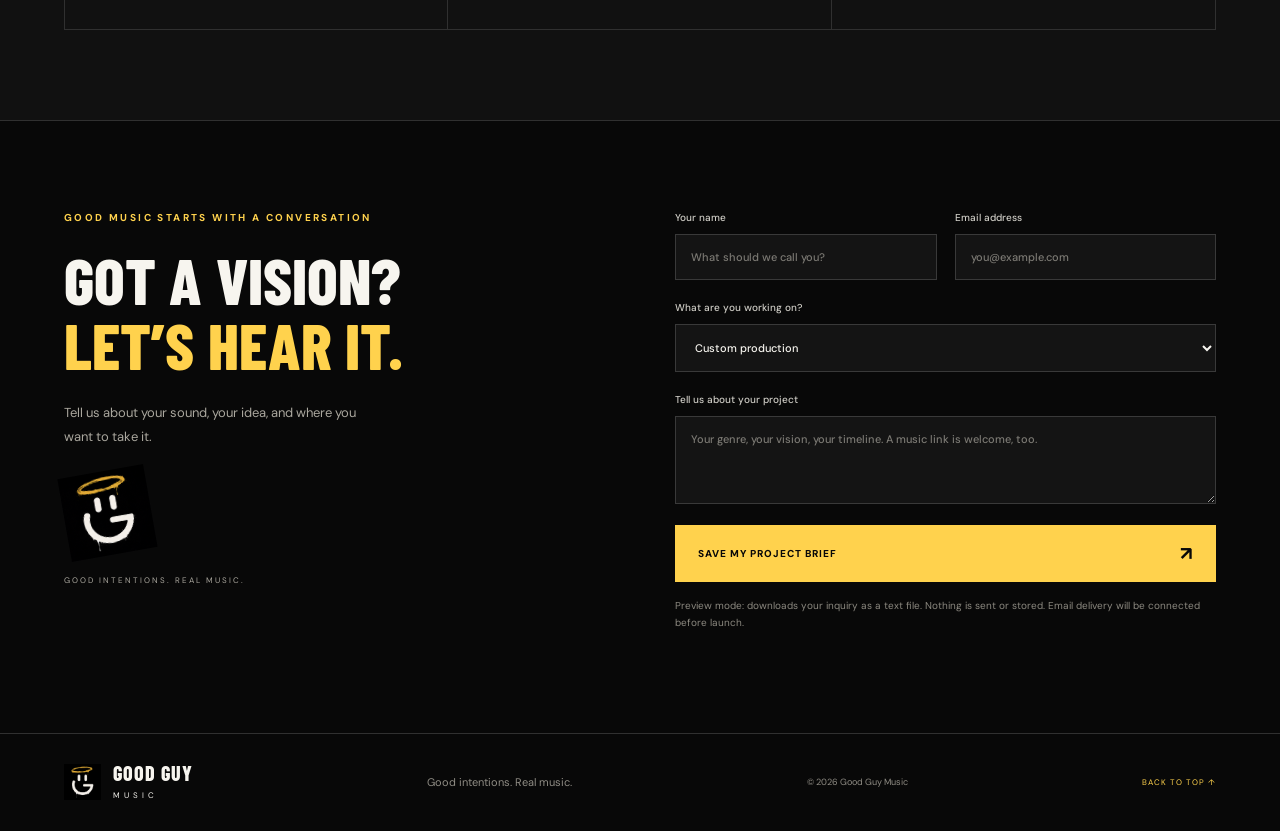
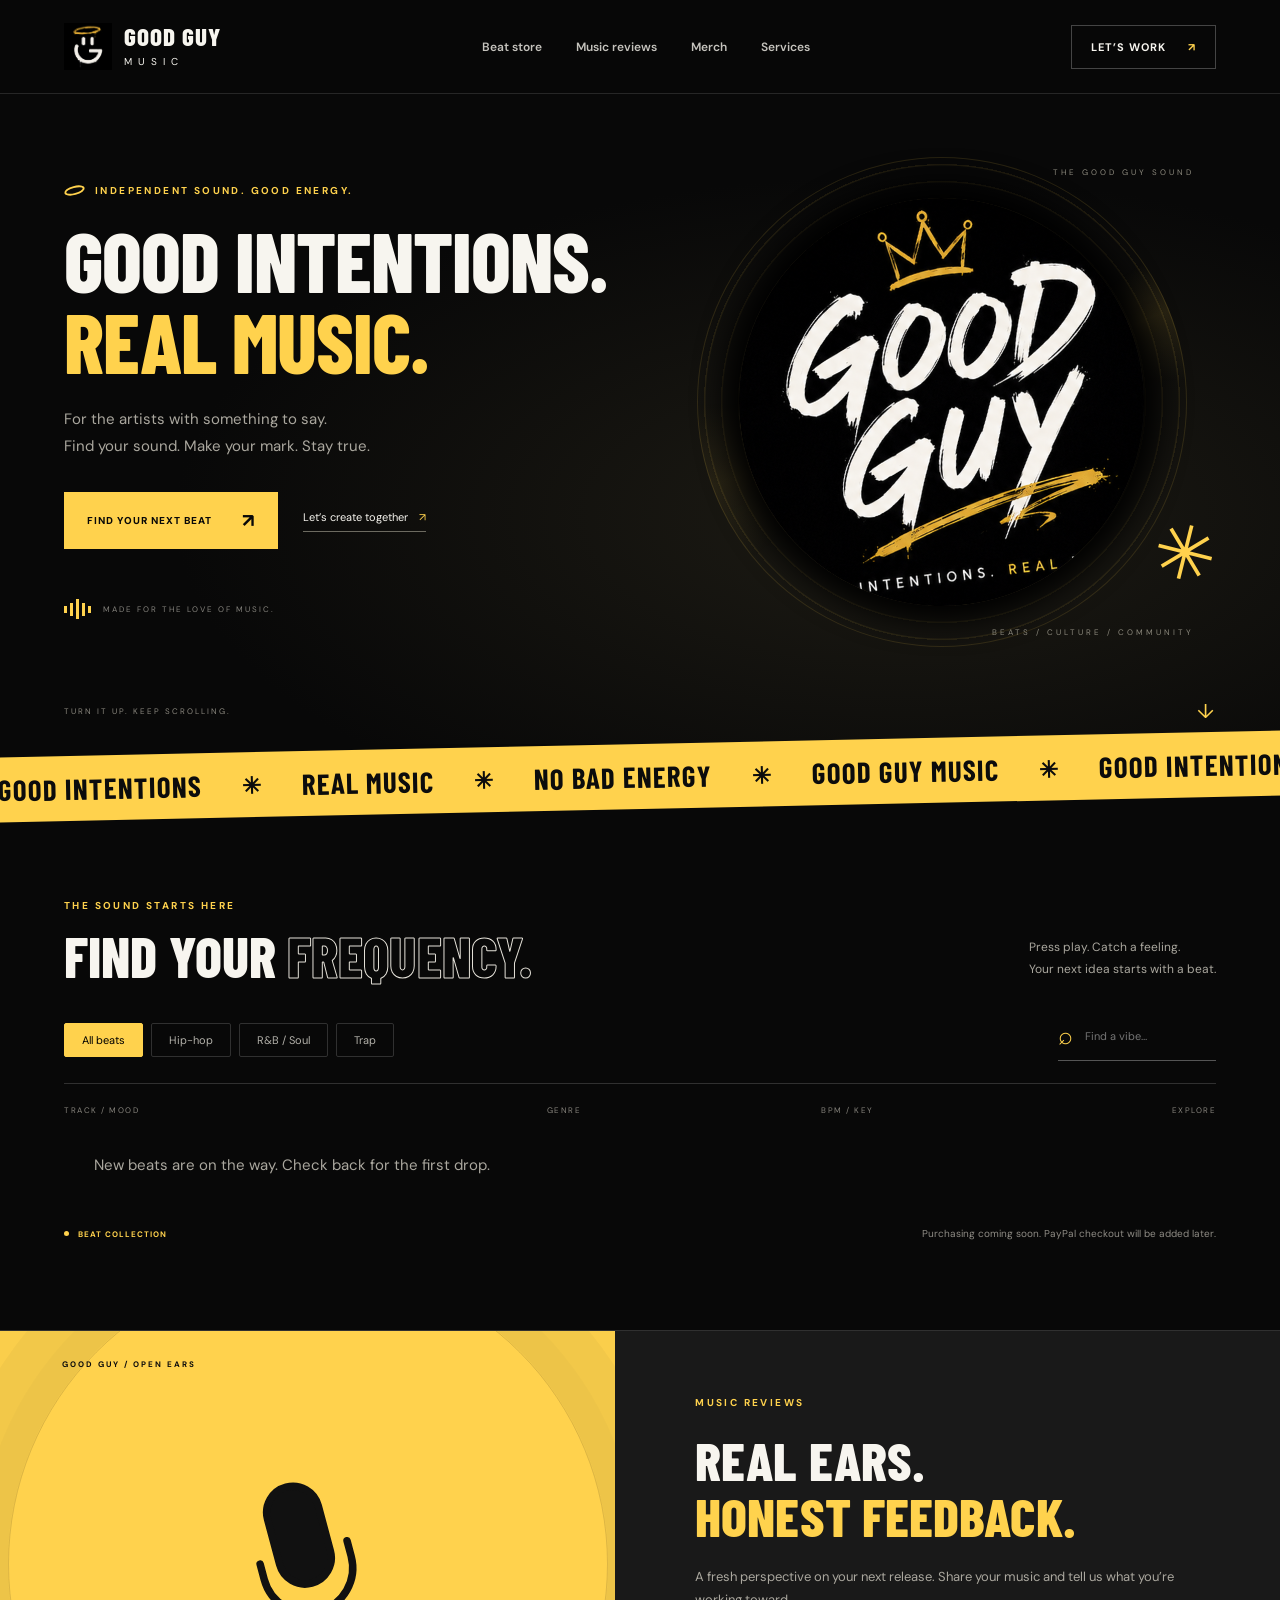
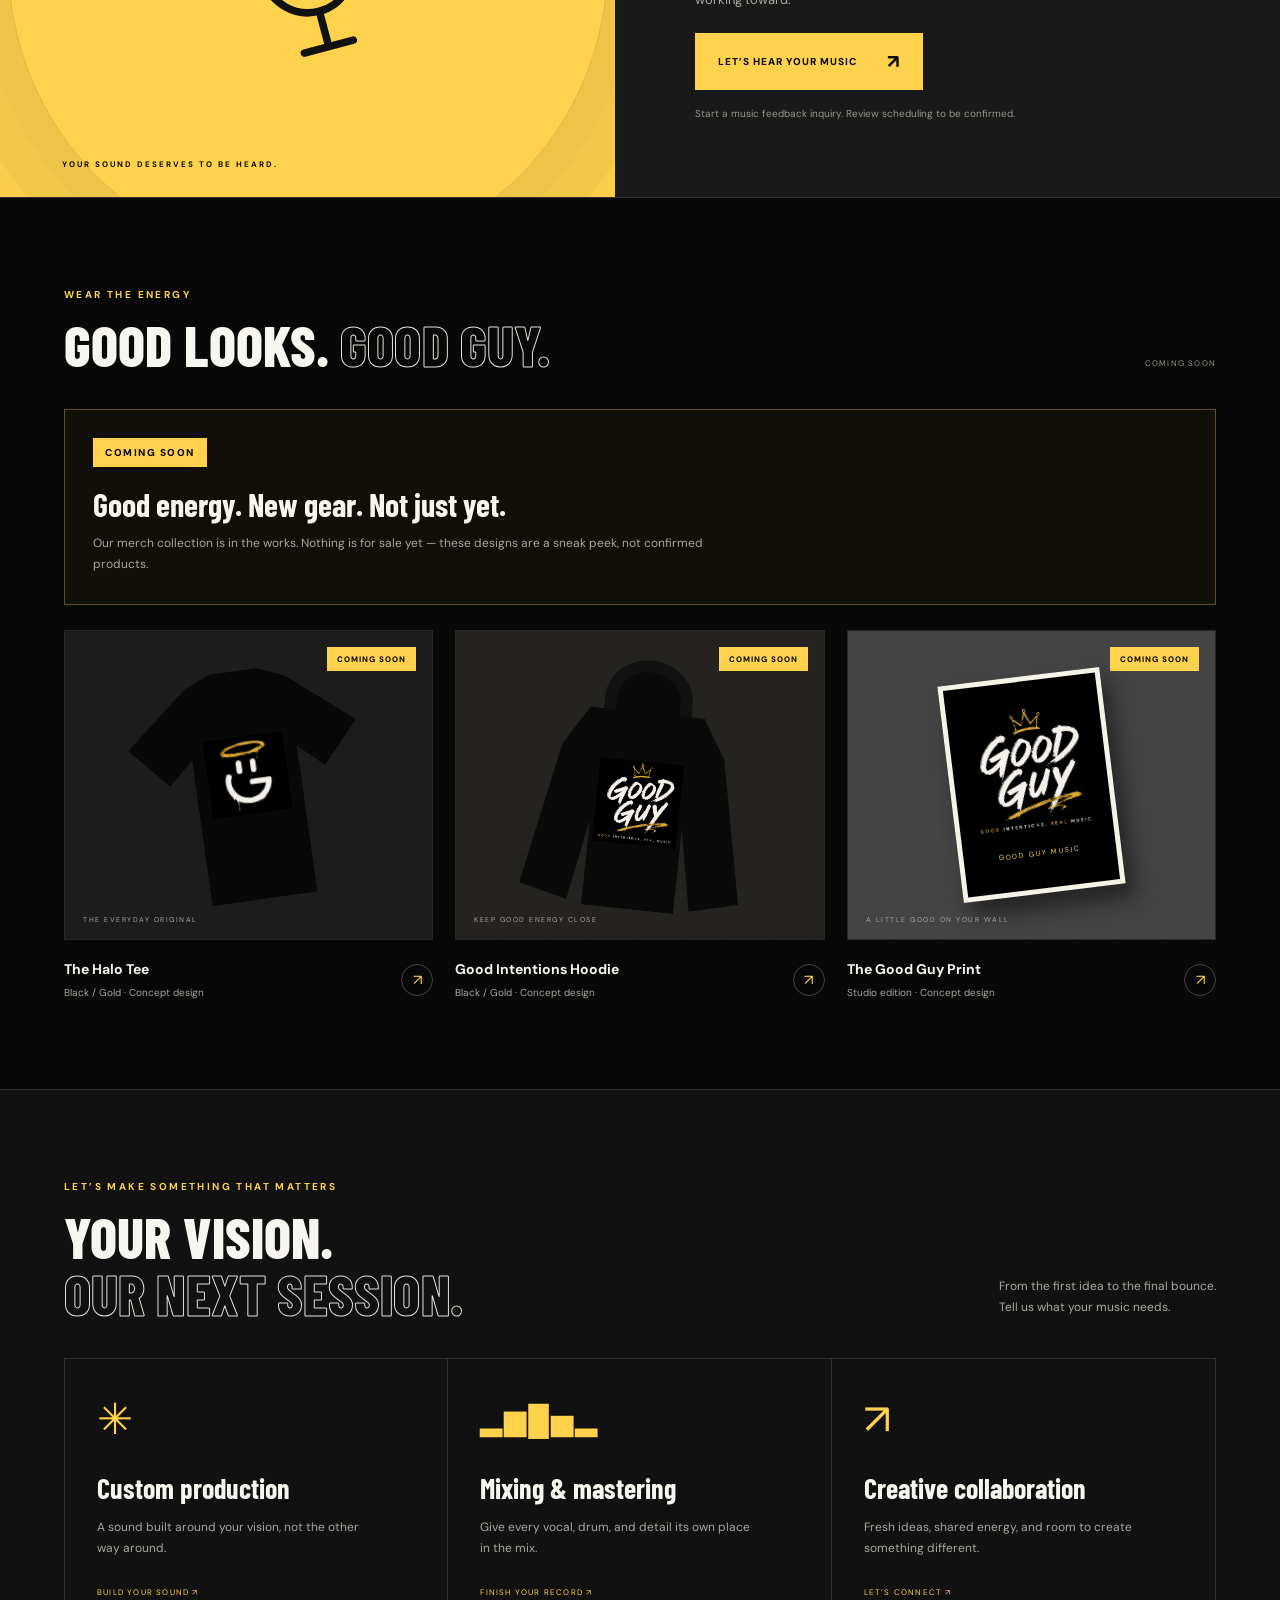
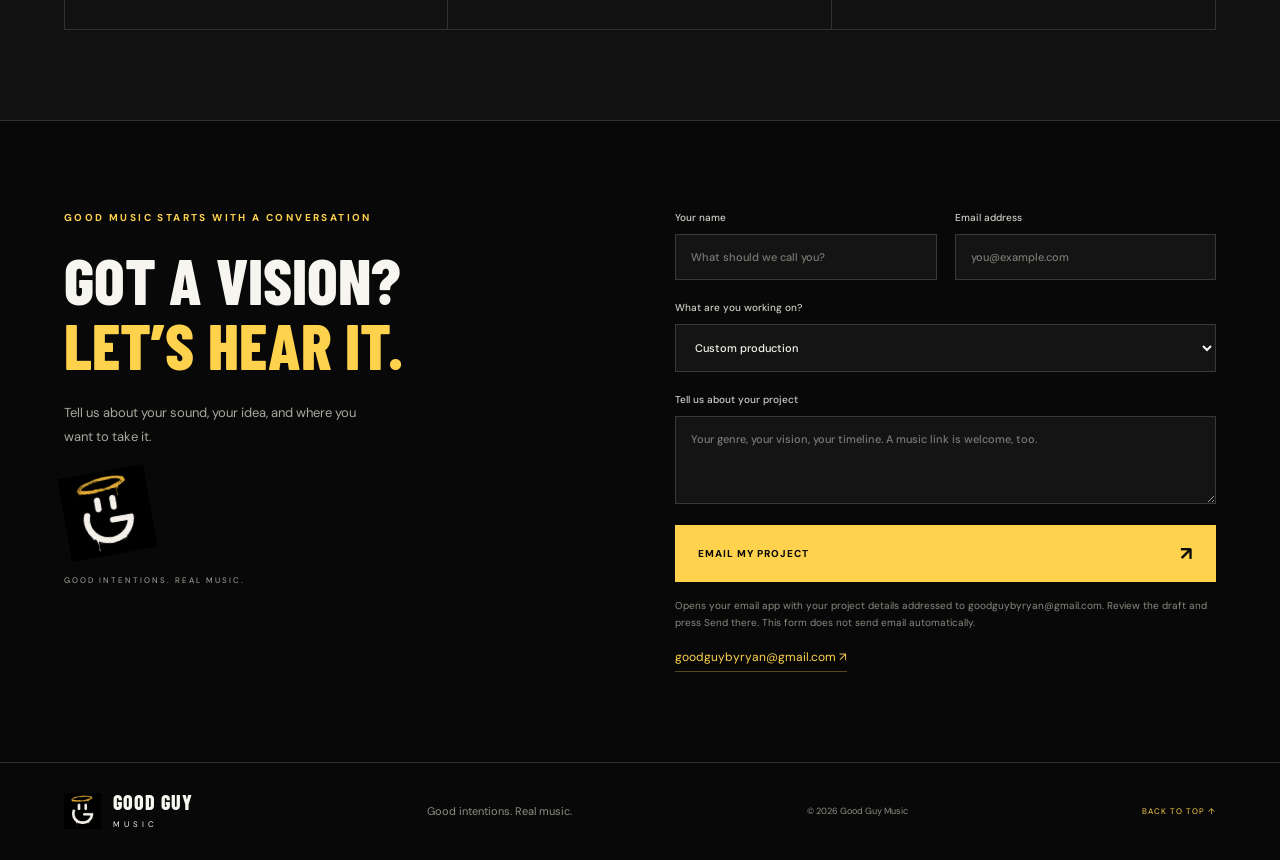
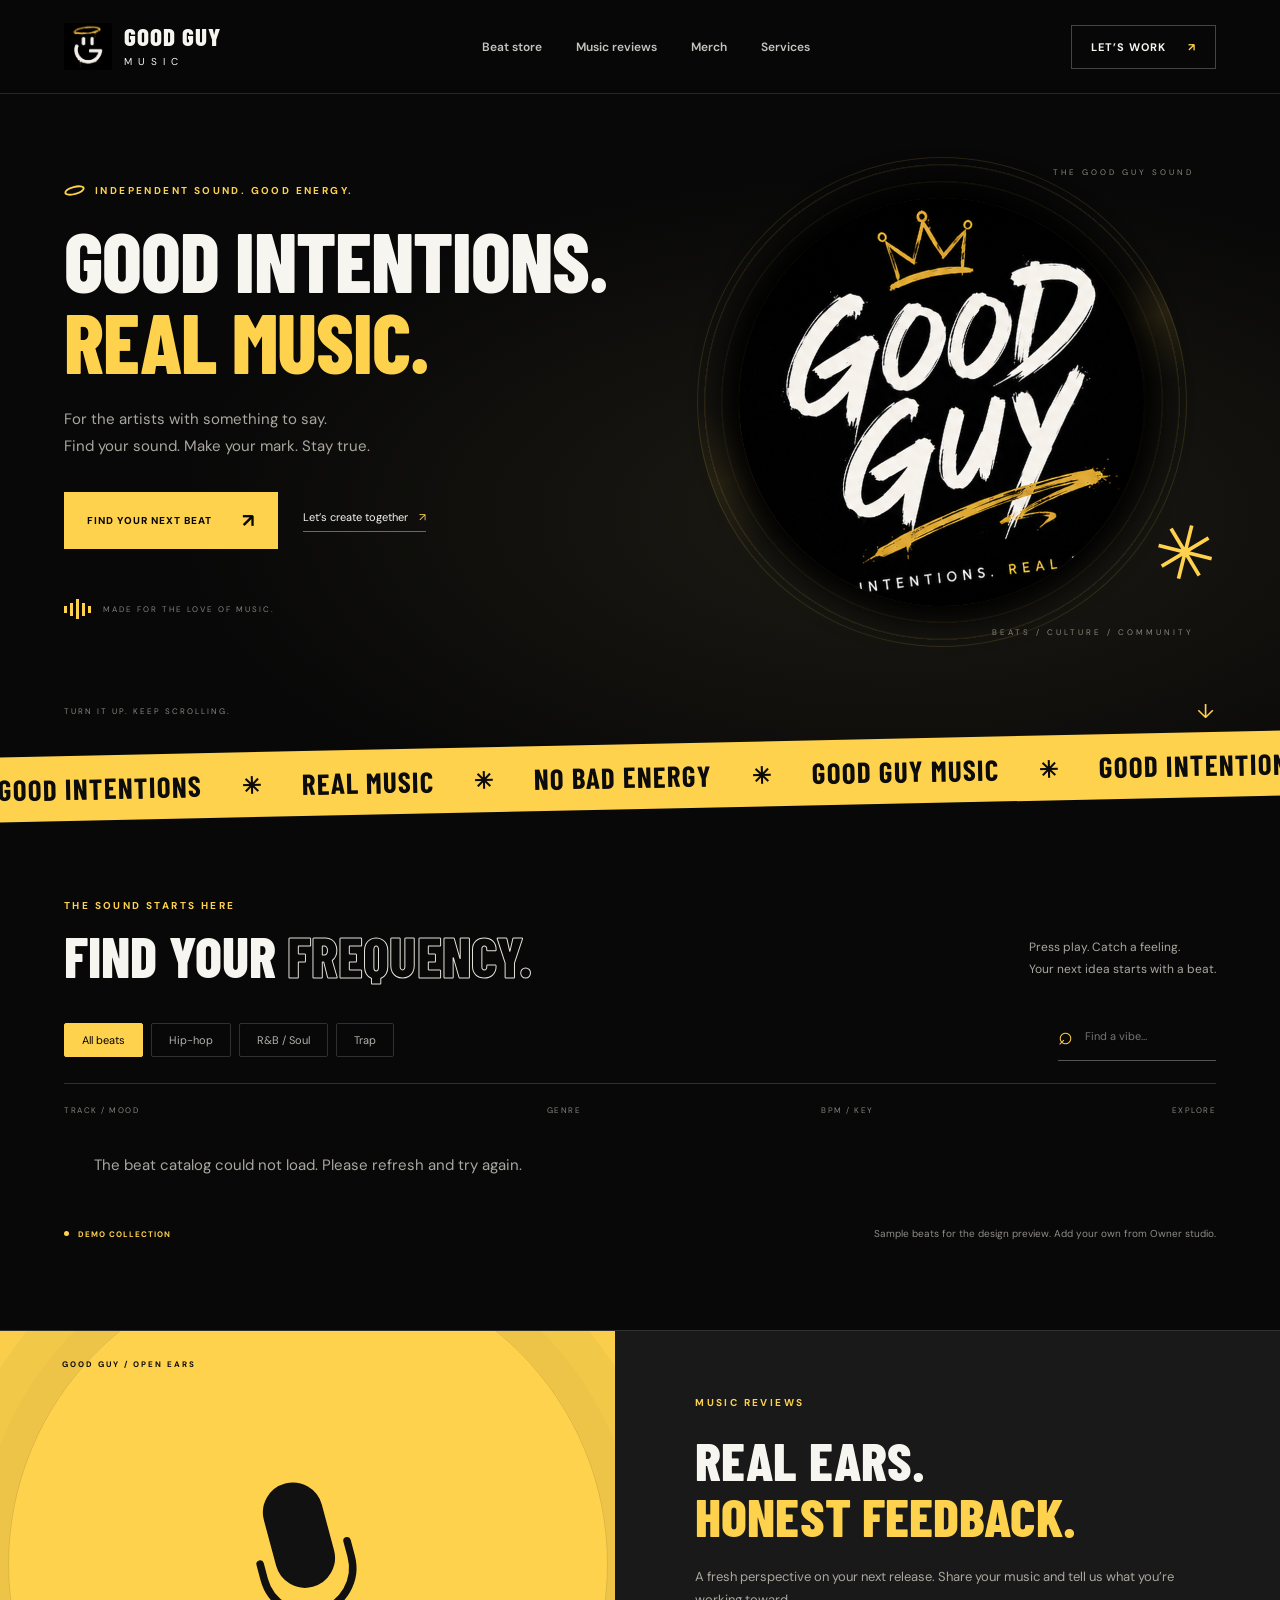
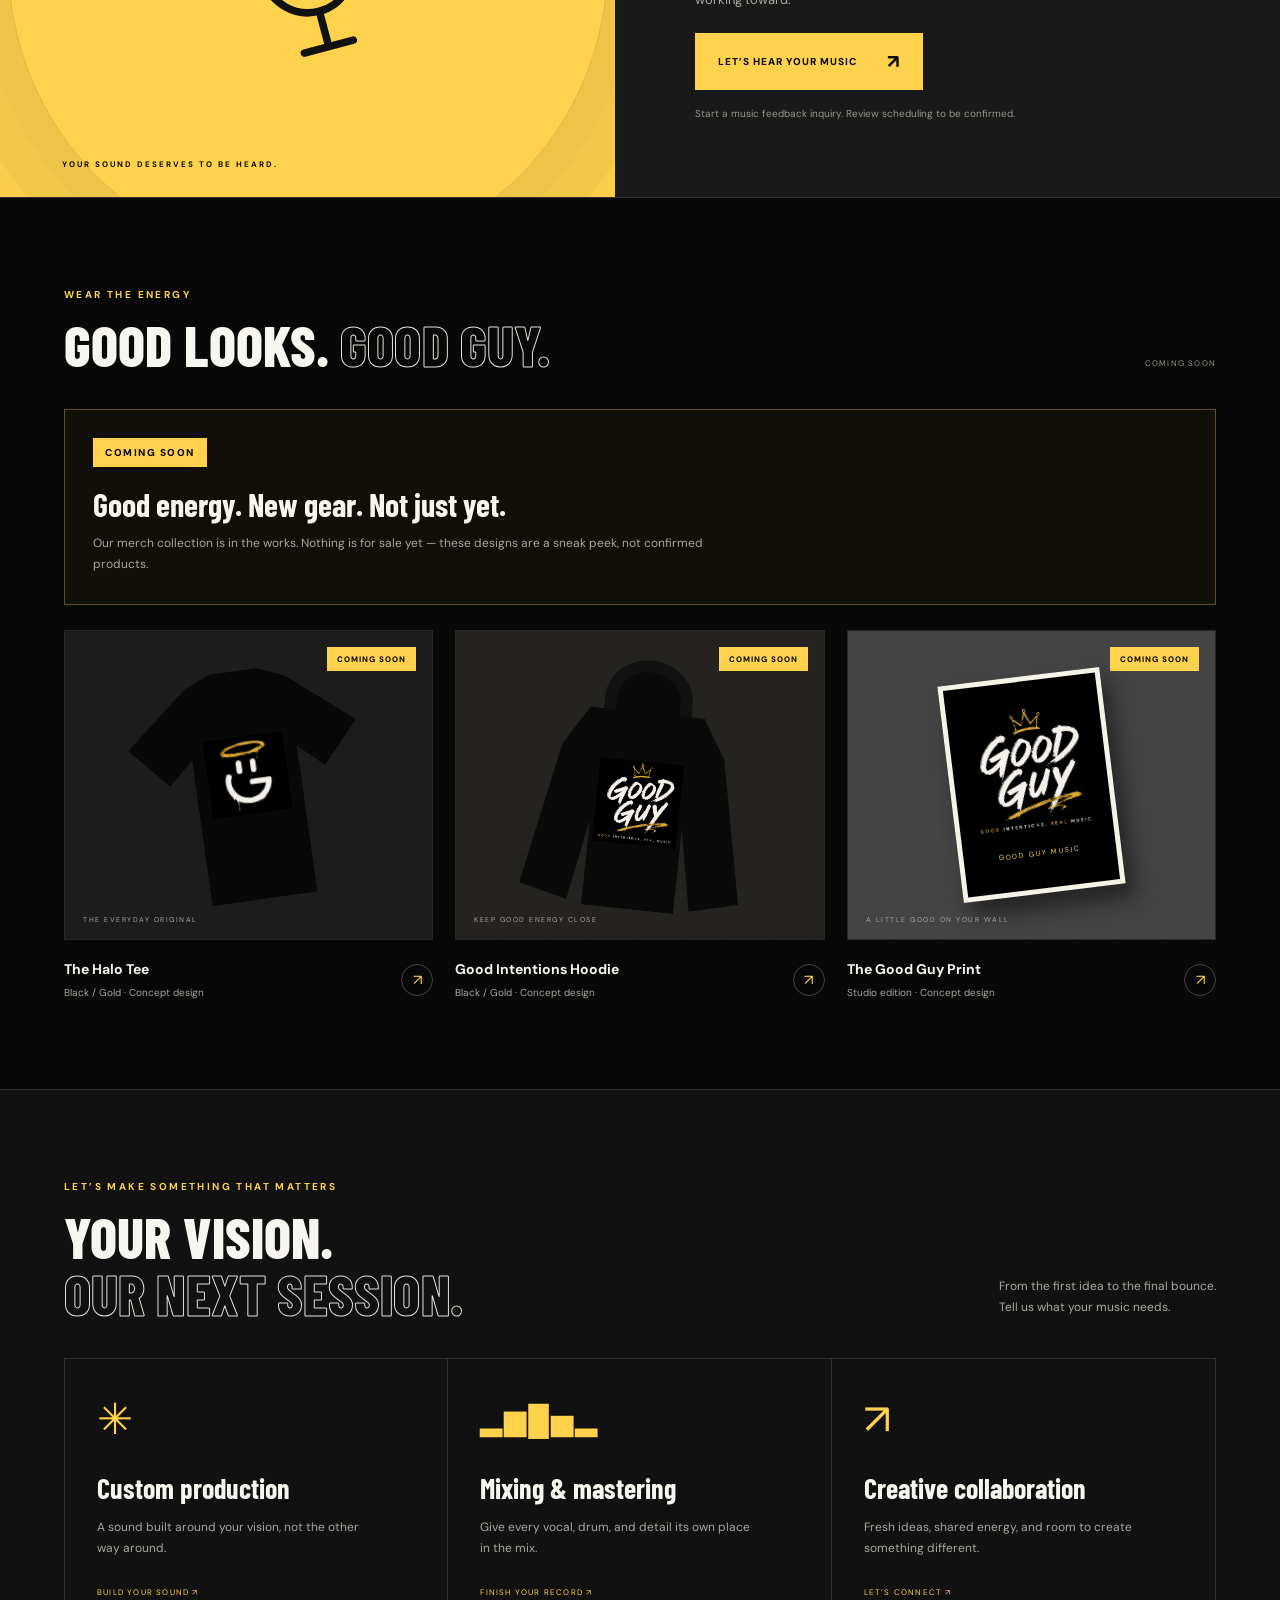
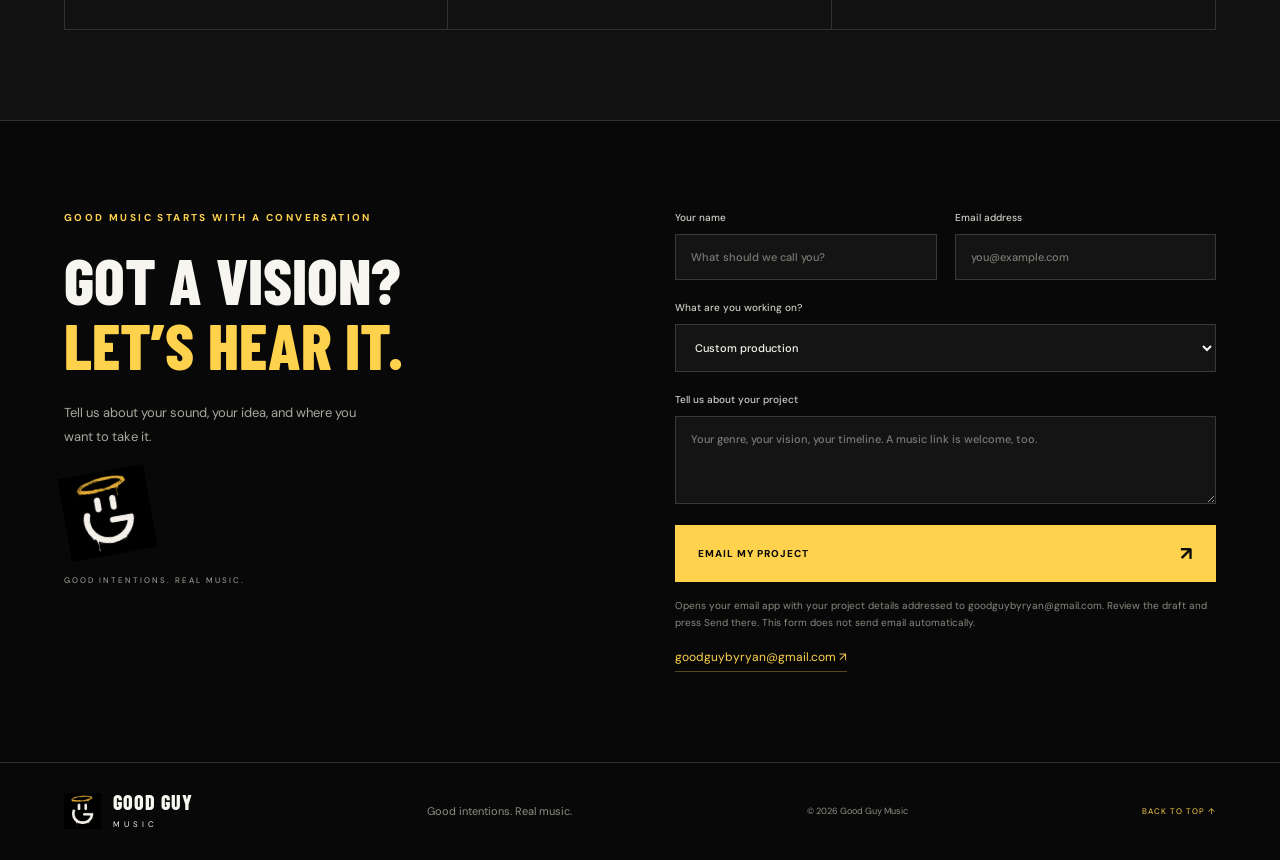
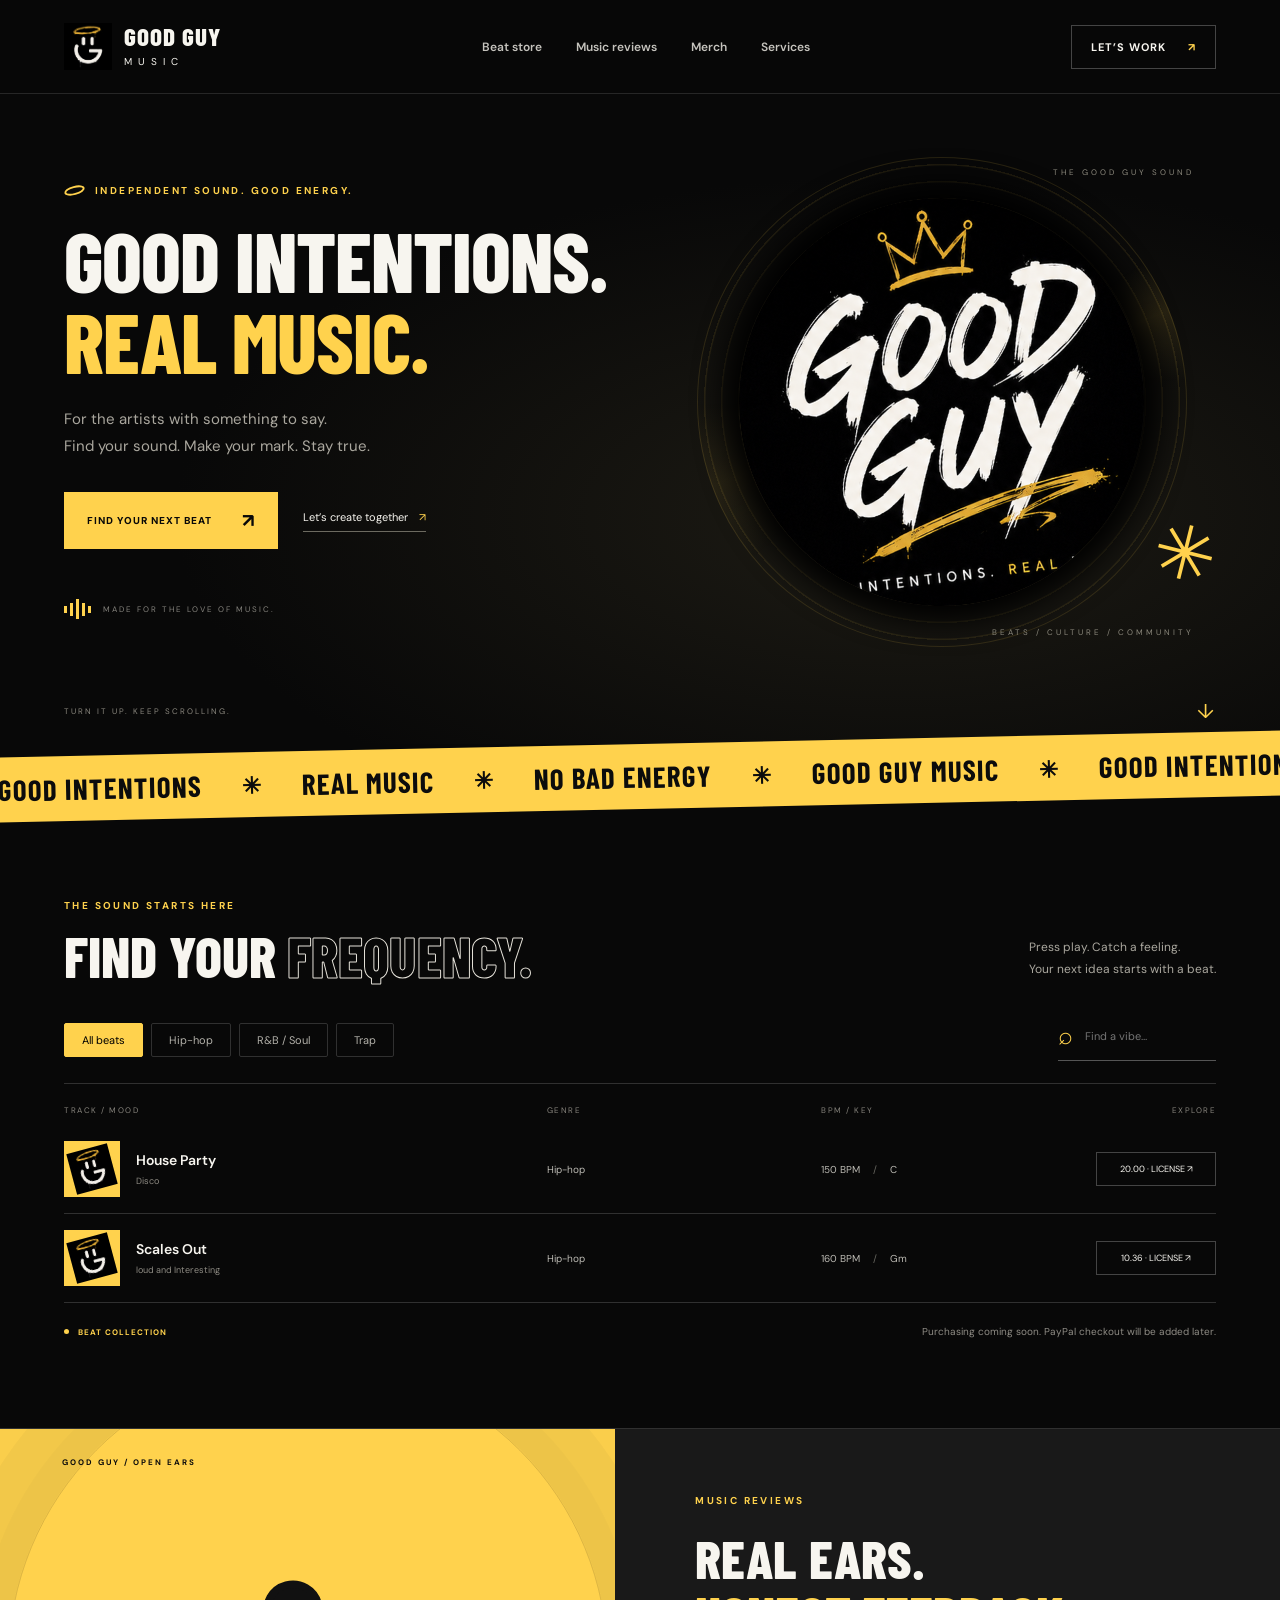
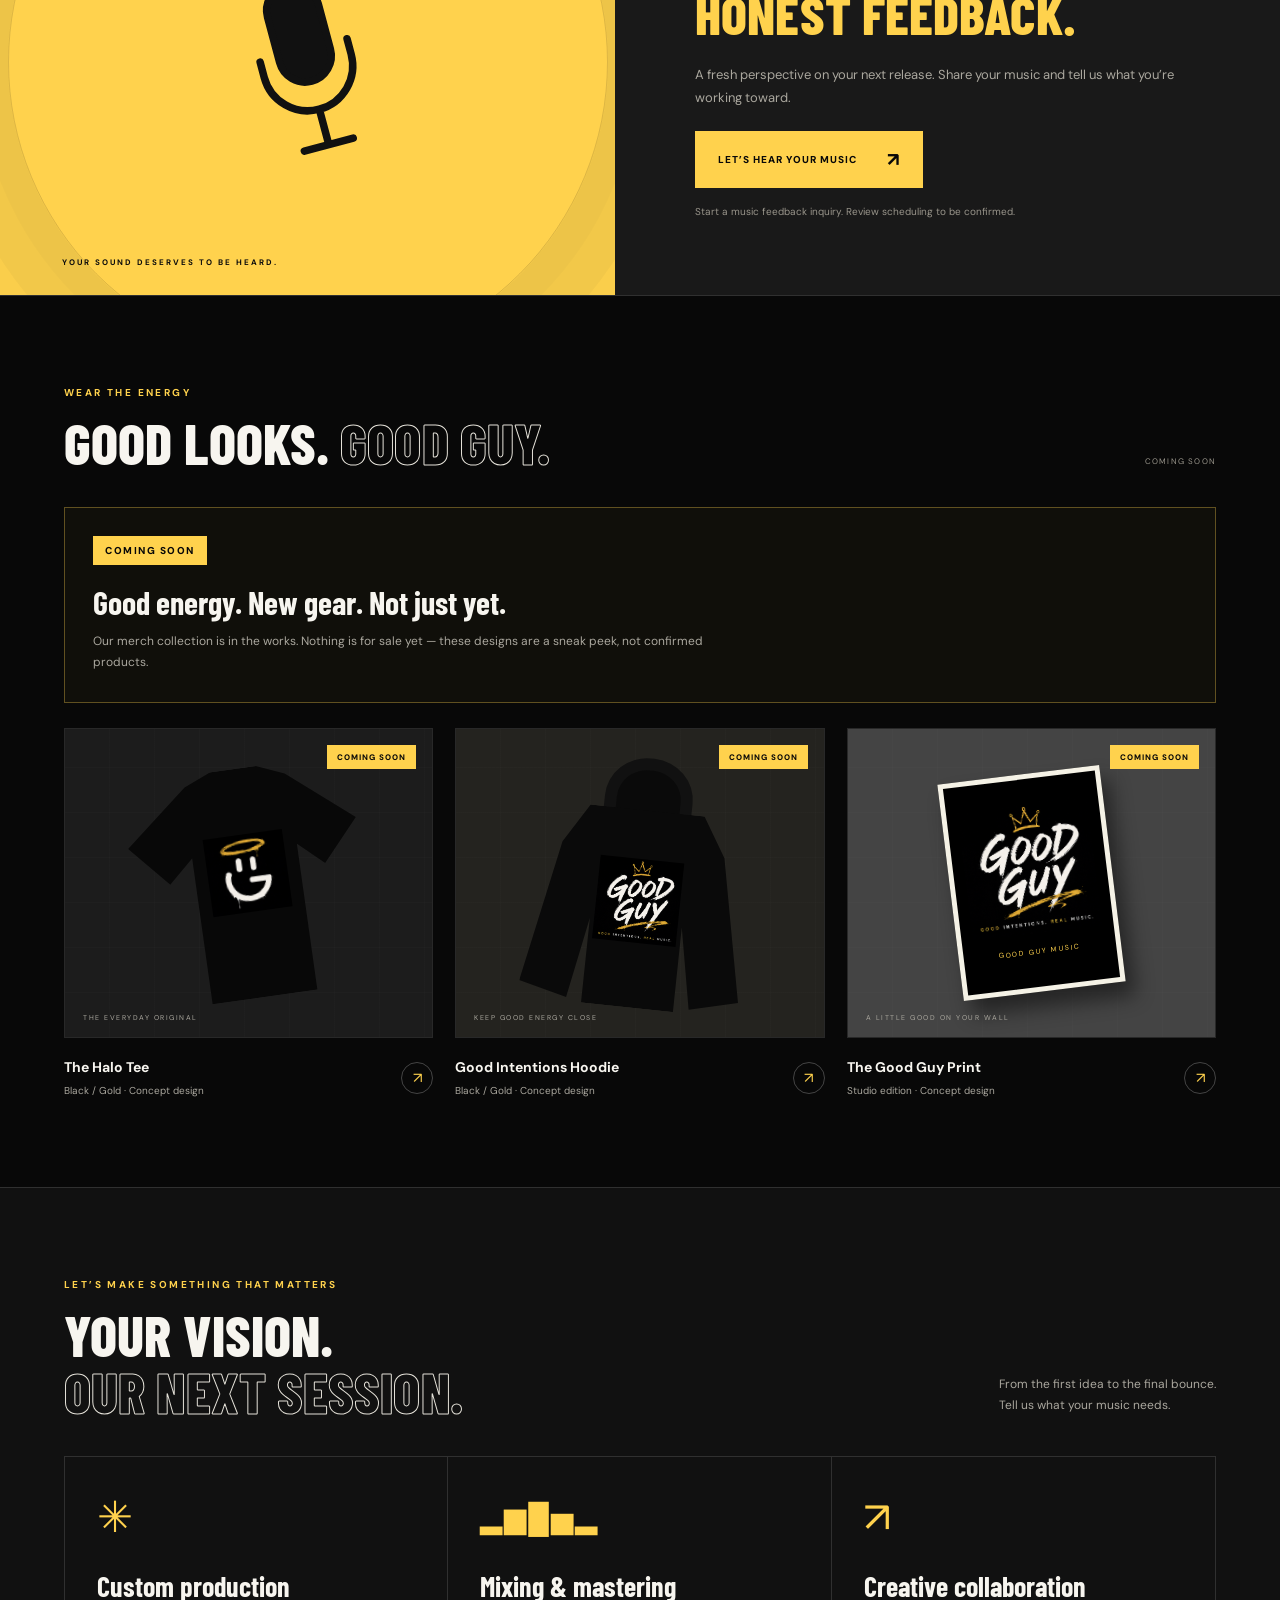
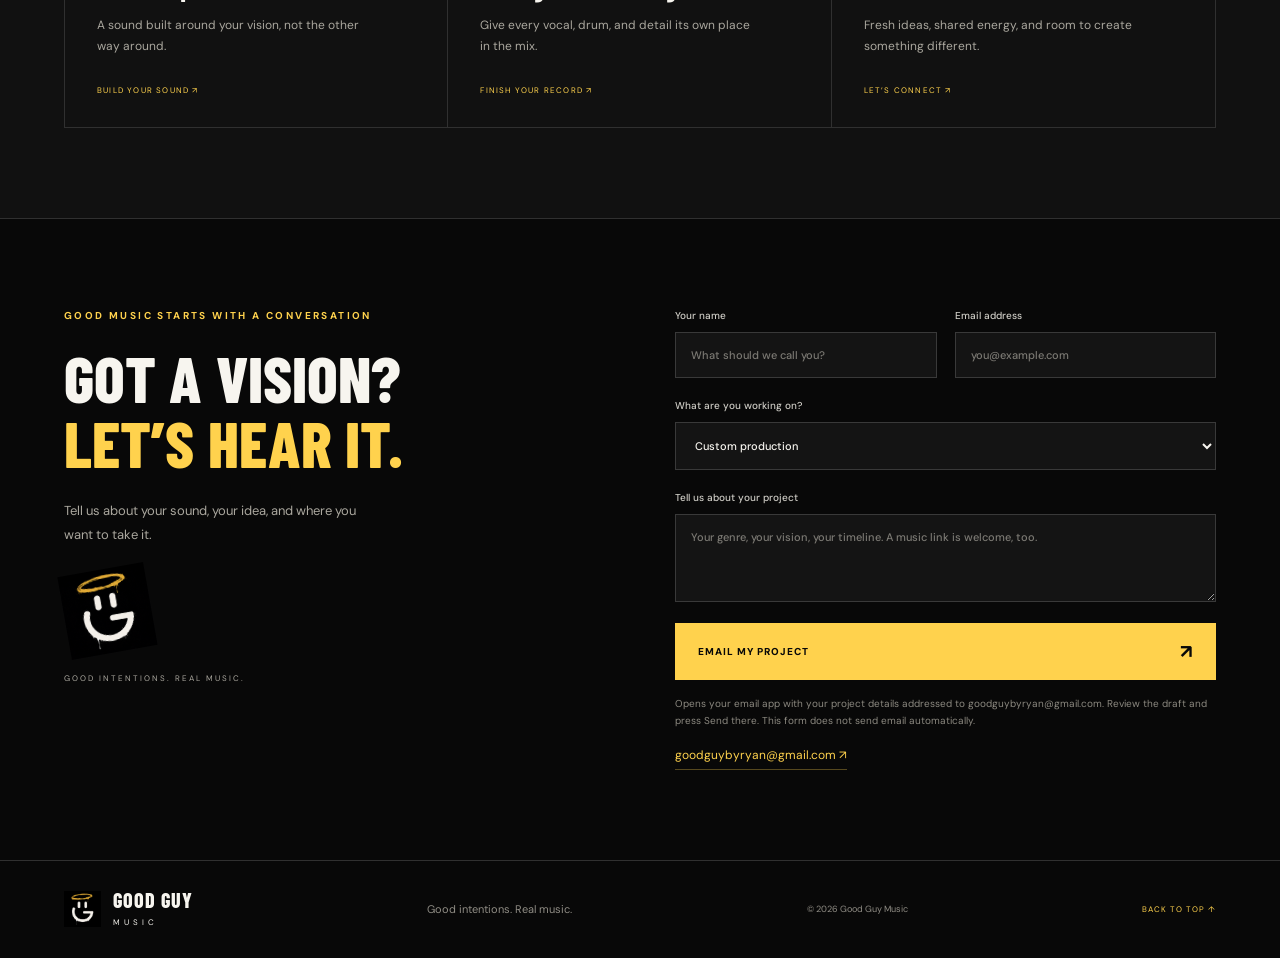
